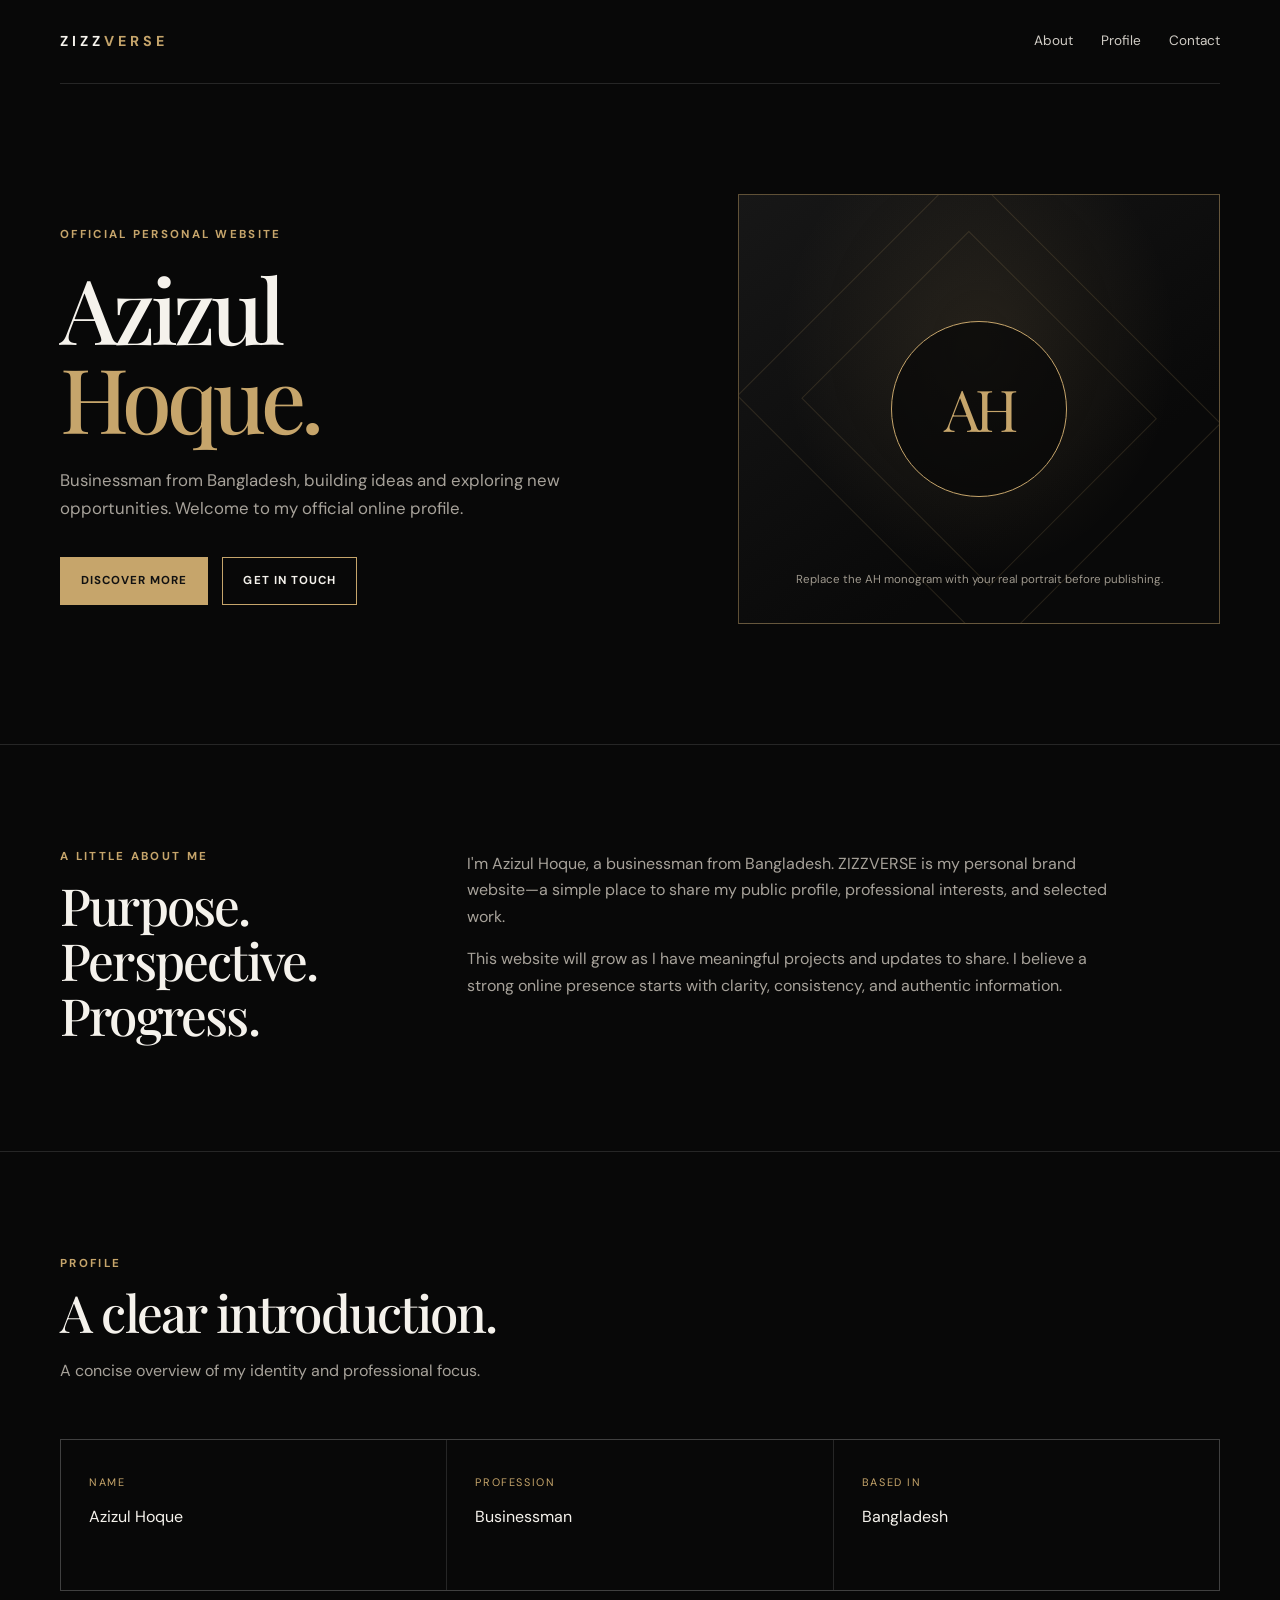
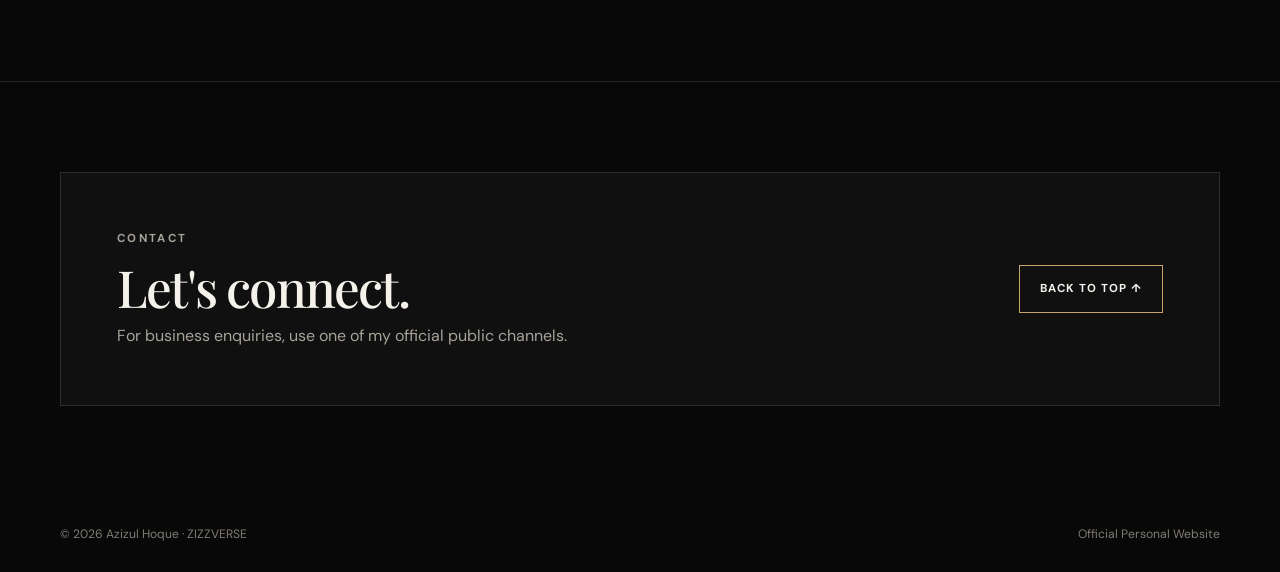
==== index.html @ 244be3c1 "Add files via upload" ====
<!doctype html>
<html lang="en">
<head>
  <meta charset="utf-8">
  <meta name="viewport" content="width=device-width, initial-scale=1">
  <meta name="theme-color" content="#080808">
  <meta name="color-scheme" content="dark">
  <title>Azizul Hoque — Businessman &amp; Founder of ZIZZVERSE</title>
  <meta name="description" content="The official personal website of Azizul Hoque, a businessman from Bangladesh. Discover his profile, business interests, and official links.">
  <meta name="robots" content="index, follow">
  <meta property="og:type" content="profile">
  <meta property="og:title" content="Azizul Hoque — ZIZZVERSE">
  <meta property="og:description" content="Official personal profile of Azizul Hoque. Business, vision, and selected interests.">
  <meta property="og:site_name" content="ZIZZVERSE">
  <!-- After choosing your domain, add a canonical URL and og:url here. -->
  <!-- After adding your portrait, set og:image to its absolute public URL. -->
  <link rel="icon" href="favicon.svg" type="image/svg+xml">
  <link rel="preconnect" href="https://fonts.googleapis.com">
  <link rel="preconnect" href="https://fonts.gstatic.com" crossorigin>
  <link href="https://fonts.googleapis.com/css2?family=DM+Sans:wght@400;500;600;700&family=Playfair+Display:wght@500;600;700&display=swap" rel="stylesheet">

  <script type="application/ld+json">
  {
    "@context": "https://schema.org",
    "@graph": [
      {
        "@type": "WebSite",
        "name": "ZIZZVERSE",
        "alternateName": "Azizul Hoque Official Website",
        "description": "The official personal website of Azizul Hoque.",
        "inLanguage": "en"
      },
      {
        "@type": "ProfilePage",
        "name": "Azizul Hoque — Official Website",
        "description": "Official personal profile of Azizul Hoque. Business, vision, and selected interests.",
        "mainEntity": {
          "@type": "Person",
          "name": "Azizul Hoque",
          "jobTitle": "Businessman",
          "description": "Businessman from Bangladesh. This website shares his public profile and business interests.",
          "nationality": {
            "@type": "Country",
            "name": "Bangladesh"
          }
        }
      }
    ]
  }
  </script>

  <style>
    :root {
      --bg: #080808;
      --panel: #101010;
      --text: #f5f2ec;
      --muted: #a7a29a;
      --gold: #c6a56b;
      --line: rgba(255,255,255,.12);
      --max: 1160px;
    }
    * { box-sizing: border-box; }
    html { scroll-behavior: smooth; }
    body {
      margin: 0;
      background: var(--bg);
      color: var(--text);
      font-family: "DM Sans", Arial, sans-serif;
      line-height: 1.65;
      -webkit-font-smoothing: antialiased;
    }
    a { color: inherit; }
    a:focus-visible, button:focus-visible { outline: 2px solid var(--gold); outline-offset: 4px; }
    .wrap { width: min(var(--max), calc(100% - 48px)); margin: 0 auto; }
    .topbar {
      display: flex; align-items: center; justify-content: space-between;
      min-height: 84px; border-bottom: 1px solid var(--line); gap: 24px;
    }
    .wordmark { text-decoration: none; letter-spacing: .28em; font-size: .9rem; font-weight: 700; }
    .wordmark span { color: var(--gold); }
    nav { display: flex; align-items: center; gap: 28px; }
    nav a { color: #d0ccc5; text-decoration: none; font-size: .85rem; }
    nav a:hover { color: var(--gold); }
    .hero {
      min-height: 660px; display: grid; grid-template-columns: 1.1fr .9fr;
      align-items: center; gap: clamp(36px, 7vw, 100px); padding: 86px 0 96px;
    }
    .eyebrow { color: var(--gold); text-transform: uppercase; letter-spacing: .2em; font-size: .72rem; font-weight: 700; }
    h1, h2, .serif { font-family: "Playfair Display", Georgia, serif; font-weight: 500; }
    h1 { font-size: clamp(3.2rem, 7vw, 6.8rem); line-height: .99; letter-spacing: -.055em; margin: 20px 0 26px; }
    h1 span { color: var(--gold); }
    .intro { color: var(--muted); font-size: 1.05rem; max-width: 540px; }
    .actions { display: flex; flex-wrap: wrap; align-items: center; gap: 14px; margin-top: 34px; }
    .button {
      display: inline-flex; align-items: center; justify-content: center; min-height: 48px;
      padding: 0 20px; border: 1px solid var(--gold); text-decoration: none;
      text-transform: uppercase; letter-spacing: .09em; font-size: .72rem; font-weight: 700;
      transition: background .2s, color .2s;
    }
    .button.primary { background: var(--gold); color: #111; }
    .button:hover { background: #e0c18a; color: #111; }
    .portrait-frame {
      position: relative; min-height: 430px; display: grid; place-items: center;
      border: 1px solid rgba(198,165,107,.45); background:
        radial-gradient(ellipse at 50% 35%, rgba(198,165,107,.12), transparent 58%),
        linear-gradient(145deg, #171717, #090909 70%);
      overflow: hidden;
    }
    .portrait-frame::before, .portrait-frame::after {
      content: ""; position: absolute; width: 75%; height: 75%; border: 1px solid rgba(198,165,107,.16);
      transform: rotate(45deg);
    }
    .portrait-frame::after { width: 55%; height: 55%; }
    .monogram {
      z-index: 1; width: 176px; height: 176px; border-radius: 50%;
      display: grid; place-items: center; border: 1px solid var(--gold);
      color: var(--gold); font-family: "Playfair Display", Georgia, serif; font-size: 3.6rem;
      background: rgba(8,8,8,.72); letter-spacing: -.08em;
    }
    .portrait-note { position: absolute; z-index: 2; bottom: 22px; left: 18px; right: 18px; color: #9d978c; text-align: center; font-size: .72rem; }
    section { border-top: 1px solid var(--line); padding: 90px 0; }
    .section-head { display: grid; grid-template-columns: .65fr 1.35fr; gap: 44px; align-items: start; }
    h2 { font-size: clamp(2.2rem, 4vw, 3.6rem); line-height: 1.08; margin: 12px 0 18px; letter-spacing: -.035em; }
    .body-copy { max-width: 670px; color: var(--muted); font-size: 1rem; }
    .details { display: grid; grid-template-columns: repeat(3, 1fr); gap: 1px; background: var(--line); border: 1px solid var(--line); margin-top: 54px; }
    .detail { background: var(--bg); padding: 28px; min-height: 150px; }
    .detail small { color: var(--gold); text-transform: uppercase; letter-spacing: .15em; font-size: .68rem; }
    .detail p { margin: 10px 0 0; font-size: 1rem; }
    .contact {
      display: flex; align-items: center; justify-content: space-between; gap: 28px;
      background: var(--panel); padding: clamp(28px, 5vw, 56px); border: 1px solid var(--line);
    }
    .contact h2 { margin-bottom: 8px; }
    .contact p { margin: 0; color: var(--muted); }
    footer { padding: 28px 0; color: #817c74; font-size: .76rem; }
    .footer-inner { display: flex; justify-content: space-between; gap: 20px; flex-wrap: wrap; }
    @media (max-width: 760px) {
      .wrap { width: min(100% - 32px, var(--max)); }
      .topbar { min-height: 72px; }
      nav { gap: 14px; }
      nav a { font-size: .76rem; }
      .hero { min-height: auto; grid-template-columns: 1fr; padding: 72px 0; gap: 44px; }
      .portrait-frame { min-height: 340px; }
      .section-head { grid-template-columns: 1fr; gap: 10px; }
      section { padding: 64px 0; }
      .details { grid-template-columns: 1fr; }
      .detail { min-height: auto; }
      .contact { align-items: flex-start; flex-direction: column; }
    }
    @media (max-width: 420px) {
      nav { gap: 10px; }
      nav a { font-size: .7rem; }
      .wordmark { letter-spacing: .17em; font-size: .8rem; }
      h1 { font-size: 3.1rem; }
    }
    @media (prefers-reduced-motion: reduce) {
      html { scroll-behavior: auto; }
      * { transition: none !important; }
    }
  </style>
</head>

<body>
  <header class="wrap topbar">
    <a class="wordmark" href="#home" aria-label="ZIZZVERSE home">ZIZZ<span>VERSE</span></a>
    <nav aria-label="Main navigation">
      <a href="#about">About</a>
      <a href="#profile">Profile</a>
      <a href="#contact">Contact</a>
    </nav>
  </header>

  <main id="home">
    <div class="wrap hero">
      <div>
        <p class="eyebrow">Official Personal Website</p>
        <h1>Azizul<br><span>Hoque.</span></h1>
        <p class="intro">Businessman from Bangladesh, building ideas and exploring new opportunities. Welcome to my official online profile.</p>
        <div class="actions">
          <a class="button primary" href="#about">Discover More</a>
          <a class="button" href="#contact">Get in Touch</a>
        </div>
      </div>

      <div class="portrait-frame" aria-label="Portrait placeholder for Azizul Hoque">
        <!-- Replace this monogram with your own photo before publishing.
             Example: <img src="azizul-hoque.jpg" alt="Portrait of Azizul Hoque"
             style="width:100%;height:100%;object-fit:cover;position:absolute;inset:0;"> -->
        <div class="monogram" aria-hidden="true">AH</div>
        <p class="portrait-note">Replace the AH monogram with your real portrait before publishing.</p>
      </div>
    </div>

    <section id="about">
      <div class="wrap section-head">
        <div>
          <p class="eyebrow">A Little About Me</p>
          <h2>Purpose.<br>Perspective.<br>Progress.</h2>
        </div>
        <div class="body-copy">
          <p>I'm Azizul Hoque, a businessman from Bangladesh. ZIZZVERSE is my personal brand website—a simple place to share my public profile, professional interests, and selected work.</p>
          <p>This website will grow as I have meaningful projects and updates to share. I believe a strong online presence starts with clarity, consistency, and authentic information.</p>
        </div>
      </div>
    </section>

    <section id="profile">
      <div class="wrap">
        <p class="eyebrow">Profile</p>
        <h2>A clear introduction.</h2>
        <p class="body-copy">A concise overview of my identity and professional focus.</p>
        <div class="details">
          <article class="detail">
            <small>Name</small>
            <p>Azizul Hoque</p>
          </article>
          <article class="detail">
            <small>Profession</small>
            <p>Businessman</p>
          </article>
          <article class="detail">
            <small>Based in</small>
            <p>Bangladesh</p>
          </article>
        </div>
      </div>
    </section>

    <section id="contact">
      <div class="wrap">
        <div class="contact">
          <div>
            <p class="eyebrow">Contact</p>
            <h2>Let's connect.</h2>
            <p>For business enquiries, use one of my official public channels.</p>
          </div>
          <!-- Add only verified public links or a business email before publishing. -->
          <a class="button" href="#home" aria-label="Return to top">Back to Top ↑</a>
        </div>
      </div>
    </section>
  </main>

  <footer>
    <div class="wrap footer-inner">
      <span>© <span id="year">2026</span> Azizul Hoque · ZIZZVERSE</span>
      <span>Official Personal Website</span>
    </div>
  </footer>
</body>
</html>
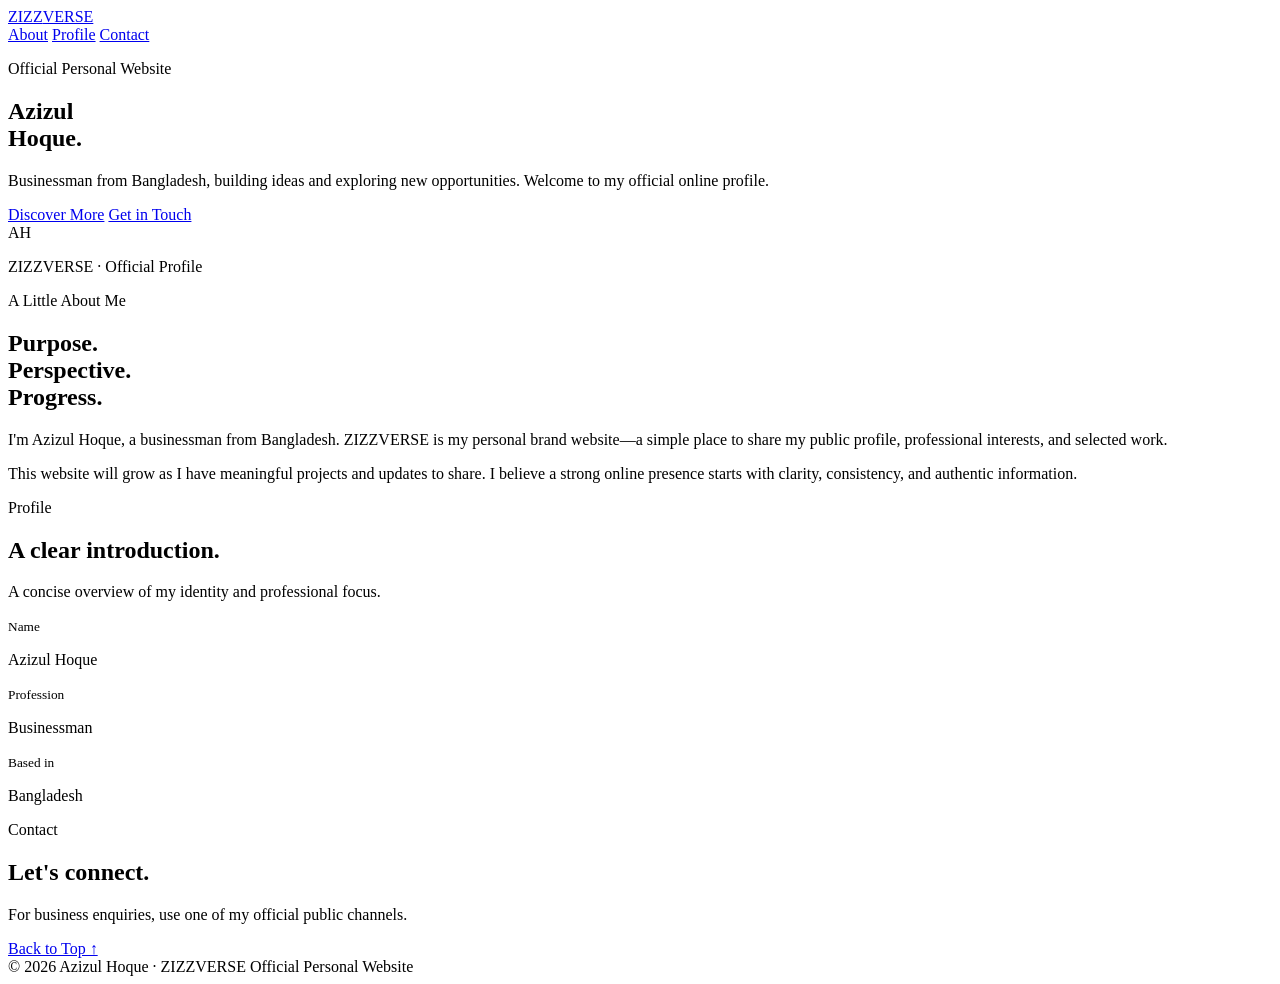
==== commit e28b910f: "Update index.html" ====
--- a/index.html
+++ b/index.html
@@ -2,166 +2,53 @@
 <html lang="en">
 <head>
   <meta charset="utf-8">
+  <!-- Makes the layout adapt to phones, tablets, and desktops. -->
   <meta name="viewport" content="width=device-width, initial-scale=1">
-  <meta name="theme-color" content="#080808">
-  <meta name="color-scheme" content="dark">
-  <title>Azizul Hoque — Businessman &amp; Founder of ZIZZVERSE</title>
+
+  <!-- Browser tab title and search-result description. -->
+  <title>Azizul Hoque | Businessman &amp; Founder of ZIZZVERSE</title>
   <meta name="description" content="The official personal website of Azizul Hoque, a businessman from Bangladesh. Discover his profile, business interests, and official links.">
   <meta name="robots" content="index, follow">
+  <meta name="theme-color" content="#080808">
+
+  <!-- Social preview details. Update og:image after the site is published. -->
   <meta property="og:type" content="profile">
   <meta property="og:title" content="Azizul Hoque — ZIZZVERSE">
   <meta property="og:description" content="Official personal profile of Azizul Hoque. Business, vision, and selected interests.">
   <meta property="og:site_name" content="ZIZZVERSE">
-  <!-- After choosing your domain, add a canonical URL and og:url here. -->
-  <!-- After adding your portrait, set og:image to its absolute public URL. -->
+  <!-- Optional: uncomment and replace YOUR-SITE-URL after publishing.
+  <link rel="canonical" href="https://YOUR-SITE-URL/">
+  <meta property="og:url" content="https://YOUR-SITE-URL/">
+  <meta property="og:image" content="https://YOUR-SITE-URL/azizul-hoque.jpg">
+  -->
+
+  <!-- Small browser-tab icon. -->
   <link rel="icon" href="favicon.svg" type="image/svg+xml">
-  <link rel="preconnect" href="https://fonts.googleapis.com">
-  <link rel="preconnect" href="https://fonts.gstatic.com" crossorigin>
-  <link href="https://fonts.googleapis.com/css2?family=DM+Sans:wght@400;500;600;700&family=Playfair+Display:wght@500;600;700&display=swap" rel="stylesheet">
 
+  <!-- Connect this HTML file to the separate CSS file. -->
+  <link rel="stylesheet" href="style.css">
+
+  <!-- SEO structured data: tells search engines this is a profile page about a person. -->
+  <!-- Update the URL and image after the website is published and the photo is uploaded. -->
   <script type="application/ld+json">
   {
     "@context": "https://schema.org",
-    "@graph": [
-      {
-        "@type": "WebSite",
-        "name": "ZIZZVERSE",
-        "alternateName": "Azizul Hoque Official Website",
-        "description": "The official personal website of Azizul Hoque.",
-        "inLanguage": "en"
-      },
-      {
-        "@type": "ProfilePage",
-        "name": "Azizul Hoque — Official Website",
-        "description": "Official personal profile of Azizul Hoque. Business, vision, and selected interests.",
-        "mainEntity": {
-          "@type": "Person",
-          "name": "Azizul Hoque",
-          "jobTitle": "Businessman",
-          "description": "Businessman from Bangladesh. This website shares his public profile and business interests.",
-          "nationality": {
-            "@type": "Country",
-            "name": "Bangladesh"
-          }
-        }
-      }
-    ]
+    "@type": "ProfilePage",
+    "name": "Azizul Hoque — Official Website",
+    "description": "Official personal profile of Azizul Hoque, a businessman from Bangladesh.",
+    "mainEntity": {
+      "@type": "Person",
+      "name": "Azizul Hoque",
+      "jobTitle": "Businessman",
+      "description": "Businessman from Bangladesh. This website shares his public profile and business interests."
+    }
   }
   </script>
-
-  <style>
-    :root {
-      --bg: #080808;
-      --panel: #101010;
-      --text: #f5f2ec;
-      --muted: #a7a29a;
-      --gold: #c6a56b;
-      --line: rgba(255,255,255,.12);
-      --max: 1160px;
-    }
-    * { box-sizing: border-box; }
-    html { scroll-behavior: smooth; }
-    body {
-      margin: 0;
-      background: var(--bg);
-      color: var(--text);
-      font-family: "DM Sans", Arial, sans-serif;
-      line-height: 1.65;
-      -webkit-font-smoothing: antialiased;
-    }
-    a { color: inherit; }
-    a:focus-visible, button:focus-visible { outline: 2px solid var(--gold); outline-offset: 4px; }
-    .wrap { width: min(var(--max), calc(100% - 48px)); margin: 0 auto; }
-    .topbar {
-      display: flex; align-items: center; justify-content: space-between;
-      min-height: 84px; border-bottom: 1px solid var(--line); gap: 24px;
-    }
-    .wordmark { text-decoration: none; letter-spacing: .28em; font-size: .9rem; font-weight: 700; }
-    .wordmark span { color: var(--gold); }
-    nav { display: flex; align-items: center; gap: 28px; }
-    nav a { color: #d0ccc5; text-decoration: none; font-size: .85rem; }
-    nav a:hover { color: var(--gold); }
-    .hero {
-      min-height: 660px; display: grid; grid-template-columns: 1.1fr .9fr;
-      align-items: center; gap: clamp(36px, 7vw, 100px); padding: 86px 0 96px;
-    }
-    .eyebrow { color: var(--gold); text-transform: uppercase; letter-spacing: .2em; font-size: .72rem; font-weight: 700; }
-    h1, h2, .serif { font-family: "Playfair Display", Georgia, serif; font-weight: 500; }
-    h1 { font-size: clamp(3.2rem, 7vw, 6.8rem); line-height: .99; letter-spacing: -.055em; margin: 20px 0 26px; }
-    h1 span { color: var(--gold); }
-    .intro { color: var(--muted); font-size: 1.05rem; max-width: 540px; }
-    .actions { display: flex; flex-wrap: wrap; align-items: center; gap: 14px; margin-top: 34px; }
-    .button {
-      display: inline-flex; align-items: center; justify-content: center; min-height: 48px;
-      padding: 0 20px; border: 1px solid var(--gold); text-decoration: none;
-      text-transform: uppercase; letter-spacing: .09em; font-size: .72rem; font-weight: 700;
-      transition: background .2s, color .2s;
-    }
-    .button.primary { background: var(--gold); color: #111; }
-    .button:hover { background: #e0c18a; color: #111; }
-    .portrait-frame {
-      position: relative; min-height: 430px; display: grid; place-items: center;
-      border: 1px solid rgba(198,165,107,.45); background:
-        radial-gradient(ellipse at 50% 35%, rgba(198,165,107,.12), transparent 58%),
-        linear-gradient(145deg, #171717, #090909 70%);
-      overflow: hidden;
-    }
-    .portrait-frame::before, .portrait-frame::after {
-      content: ""; position: absolute; width: 75%; height: 75%; border: 1px solid rgba(198,165,107,.16);
-      transform: rotate(45deg);
-    }
-    .portrait-frame::after { width: 55%; height: 55%; }
-    .monogram {
-      z-index: 1; width: 176px; height: 176px; border-radius: 50%;
-      display: grid; place-items: center; border: 1px solid var(--gold);
-      color: var(--gold); font-family: "Playfair Display", Georgia, serif; font-size: 3.6rem;
-      background: rgba(8,8,8,.72); letter-spacing: -.08em;
-    }
-    .portrait-note { position: absolute; z-index: 2; bottom: 22px; left: 18px; right: 18px; color: #9d978c; text-align: center; font-size: .72rem; }
-    section { border-top: 1px solid var(--line); padding: 90px 0; }
-    .section-head { display: grid; grid-template-columns: .65fr 1.35fr; gap: 44px; align-items: start; }
-    h2 { font-size: clamp(2.2rem, 4vw, 3.6rem); line-height: 1.08; margin: 12px 0 18px; letter-spacing: -.035em; }
-    .body-copy { max-width: 670px; color: var(--muted); font-size: 1rem; }
-    .details { display: grid; grid-template-columns: repeat(3, 1fr); gap: 1px; background: var(--line); border: 1px solid var(--line); margin-top: 54px; }
-    .detail { background: var(--bg); padding: 28px; min-height: 150px; }
-    .detail small { color: var(--gold); text-transform: uppercase; letter-spacing: .15em; font-size: .68rem; }
-    .detail p { margin: 10px 0 0; font-size: 1rem; }
-    .contact {
-      display: flex; align-items: center; justify-content: space-between; gap: 28px;
-      background: var(--panel); padding: clamp(28px, 5vw, 56px); border: 1px solid var(--line);
-    }
-    .contact h2 { margin-bottom: 8px; }
-    .contact p { margin: 0; color: var(--muted); }
-    footer { padding: 28px 0; color: #817c74; font-size: .76rem; }
-    .footer-inner { display: flex; justify-content: space-between; gap: 20px; flex-wrap: wrap; }
-    @media (max-width: 760px) {
-      .wrap { width: min(100% - 32px, var(--max)); }
-      .topbar { min-height: 72px; }
-      nav { gap: 14px; }
-      nav a { font-size: .76rem; }
-      .hero { min-height: auto; grid-template-columns: 1fr; padding: 72px 0; gap: 44px; }
-      .portrait-frame { min-height: 340px; }
-      .section-head { grid-template-columns: 1fr; gap: 10px; }
-      section { padding: 64px 0; }
-      .details { grid-template-columns: 1fr; }
-      .detail { min-height: auto; }
-      .contact { align-items: flex-start; flex-direction: column; }
-    }
-    @media (max-width: 420px) {
-      nav { gap: 10px; }
-      nav a { font-size: .7rem; }
-      .wordmark { letter-spacing: .17em; font-size: .8rem; }
-      h1 { font-size: 3.1rem; }
-    }
-    @media (prefers-reduced-motion: reduce) {
-      html { scroll-behavior: auto; }
-      * { transition: none !important; }
-    }
-  </style>
 </head>
 
 <body>
-  <header class="wrap topbar">
+  <!-- Top navigation: brand name and links to sections on this page. -->
+  <header class="site-header container">
     <a class="wordmark" href="#home" aria-label="ZIZZVERSE home">ZIZZ<span>VERSE</span></a>
     <nav aria-label="Main navigation">
       <a href="#about">About</a>
@@ -171,54 +58,74 @@
   </header>
 
   <main id="home">
-    <div class="wrap hero">
-      <div>
+    <!-- Hero: the main introduction shown at the top of the website. -->
+    <section class="hero container">
+      <div class="hero-copy">
         <p class="eyebrow">Official Personal Website</p>
         <h1>Azizul<br><span>Hoque.</span></h1>
-        <p class="intro">Businessman from Bangladesh, building ideas and exploring new opportunities. Welcome to my official online profile.</p>
+        <p class="intro">
+          Businessman from Bangladesh, building ideas and exploring new opportunities.
+          Welcome to my official online profile.
+        </p>
         <div class="actions">
-          <a class="button primary" href="#about">Discover More</a>
+          <a class="button button-primary" href="#about">Discover More</a>
           <a class="button" href="#contact">Get in Touch</a>
         </div>
       </div>
 
-      <div class="portrait-frame" aria-label="Portrait placeholder for Azizul Hoque">
-        <!-- Replace this monogram with your own photo before publishing.
-             Example: <img src="azizul-hoque.jpg" alt="Portrait of Azizul Hoque"
-             style="width:100%;height:100%;object-fit:cover;position:absolute;inset:0;"> -->
-        <div class="monogram" aria-hidden="true">AH</div>
-        <p class="portrait-note">Replace the AH monogram with your real portrait before publishing.</p>
+      <!-- Photo area: upload your photo as azizul-hoque.jpg into this same folder.
+           The website will load it automatically without changing the HTML.
+           If the image file is missing, the AH monogram is shown instead. -->
+      <div class="portrait-frame">
+        <img
+          class="profile-photo"
+          src="azizul-hoque.jpg"
+          alt="Portrait of Azizul Hoque"
+          onerror="this.style.display='none'; document.getElementById('photo-fallback').style.display='grid';"
+        >
+        <div class="photo-fallback" id="photo-fallback" aria-hidden="true">AH</div>
+        <p class="portrait-note">ZIZZVERSE · Official Profile</p>
       </div>
-    </div>
+    </section>
 
-    <section id="about">
-      <div class="wrap section-head">
+    <!-- About section: edit this paragraph to match your real background. -->
+    <section class="content-section" id="about">
+      <div class="container section-grid">
         <div>
           <p class="eyebrow">A Little About Me</p>
           <h2>Purpose.<br>Perspective.<br>Progress.</h2>
         </div>
         <div class="body-copy">
-          <p>I'm Azizul Hoque, a businessman from Bangladesh. ZIZZVERSE is my personal brand website—a simple place to share my public profile, professional interests, and selected work.</p>
-          <p>This website will grow as I have meaningful projects and updates to share. I believe a strong online presence starts with clarity, consistency, and authentic information.</p>
+          <p>
+            I'm Azizul Hoque, a businessman from Bangladesh. ZIZZVERSE is my personal
+            brand website—a simple place to share my public profile, professional
+            interests, and selected work.
+          </p>
+          <p>
+            This website will grow as I have meaningful projects and updates to share.
+            I believe a strong online presence starts with clarity, consistency, and
+            authentic information.
+          </p>
         </div>
       </div>
     </section>
 
-    <section id="profile">
-      <div class="wrap">
+    <!-- Profile cards: basic public details. -->
+    <section class="content-section" id="profile">
+      <div class="container">
         <p class="eyebrow">Profile</p>
         <h2>A clear introduction.</h2>
         <p class="body-copy">A concise overview of my identity and professional focus.</p>
-        <div class="details">
-          <article class="detail">
+        <div class="details-grid">
+          <article class="detail-card">
             <small>Name</small>
             <p>Azizul Hoque</p>
           </article>
-          <article class="detail">
+          <article class="detail-card">
             <small>Profession</small>
             <p>Businessman</p>
           </article>
-          <article class="detail">
+          <article class="detail-card">
             <small>Based in</small>
             <p>Bangladesh</p>
           </article>
@@ -226,24 +133,25 @@
       </div>
     </section>
 
-    <section id="contact">
-      <div class="wrap">
-        <div class="contact">
+    <!-- Contact section: add genuine public social links or a business email if desired. -->
+    <section class="content-section" id="contact">
+      <div class="container">
+        <div class="contact-panel">
           <div>
             <p class="eyebrow">Contact</p>
             <h2>Let's connect.</h2>
             <p>For business enquiries, use one of my official public channels.</p>
           </div>
-          <!-- Add only verified public links or a business email before publishing. -->
-          <a class="button" href="#home" aria-label="Return to top">Back to Top ↑</a>
+          <a class="button" href="#home">Back to Top ↑</a>
         </div>
       </div>
     </section>
   </main>
 
-  <footer>
-    <div class="wrap footer-inner">
-      <span>© <span id="year">2026</span> Azizul Hoque · ZIZZVERSE</span>
+  <!-- Footer: the copyright line at the bottom of the page. -->
+  <footer class="site-footer">
+    <div class="container footer-inner">
+      <span>© 2026 Azizul Hoque · ZIZZVERSE</span>
       <span>Official Personal Website</span>
     </div>
   </footer>
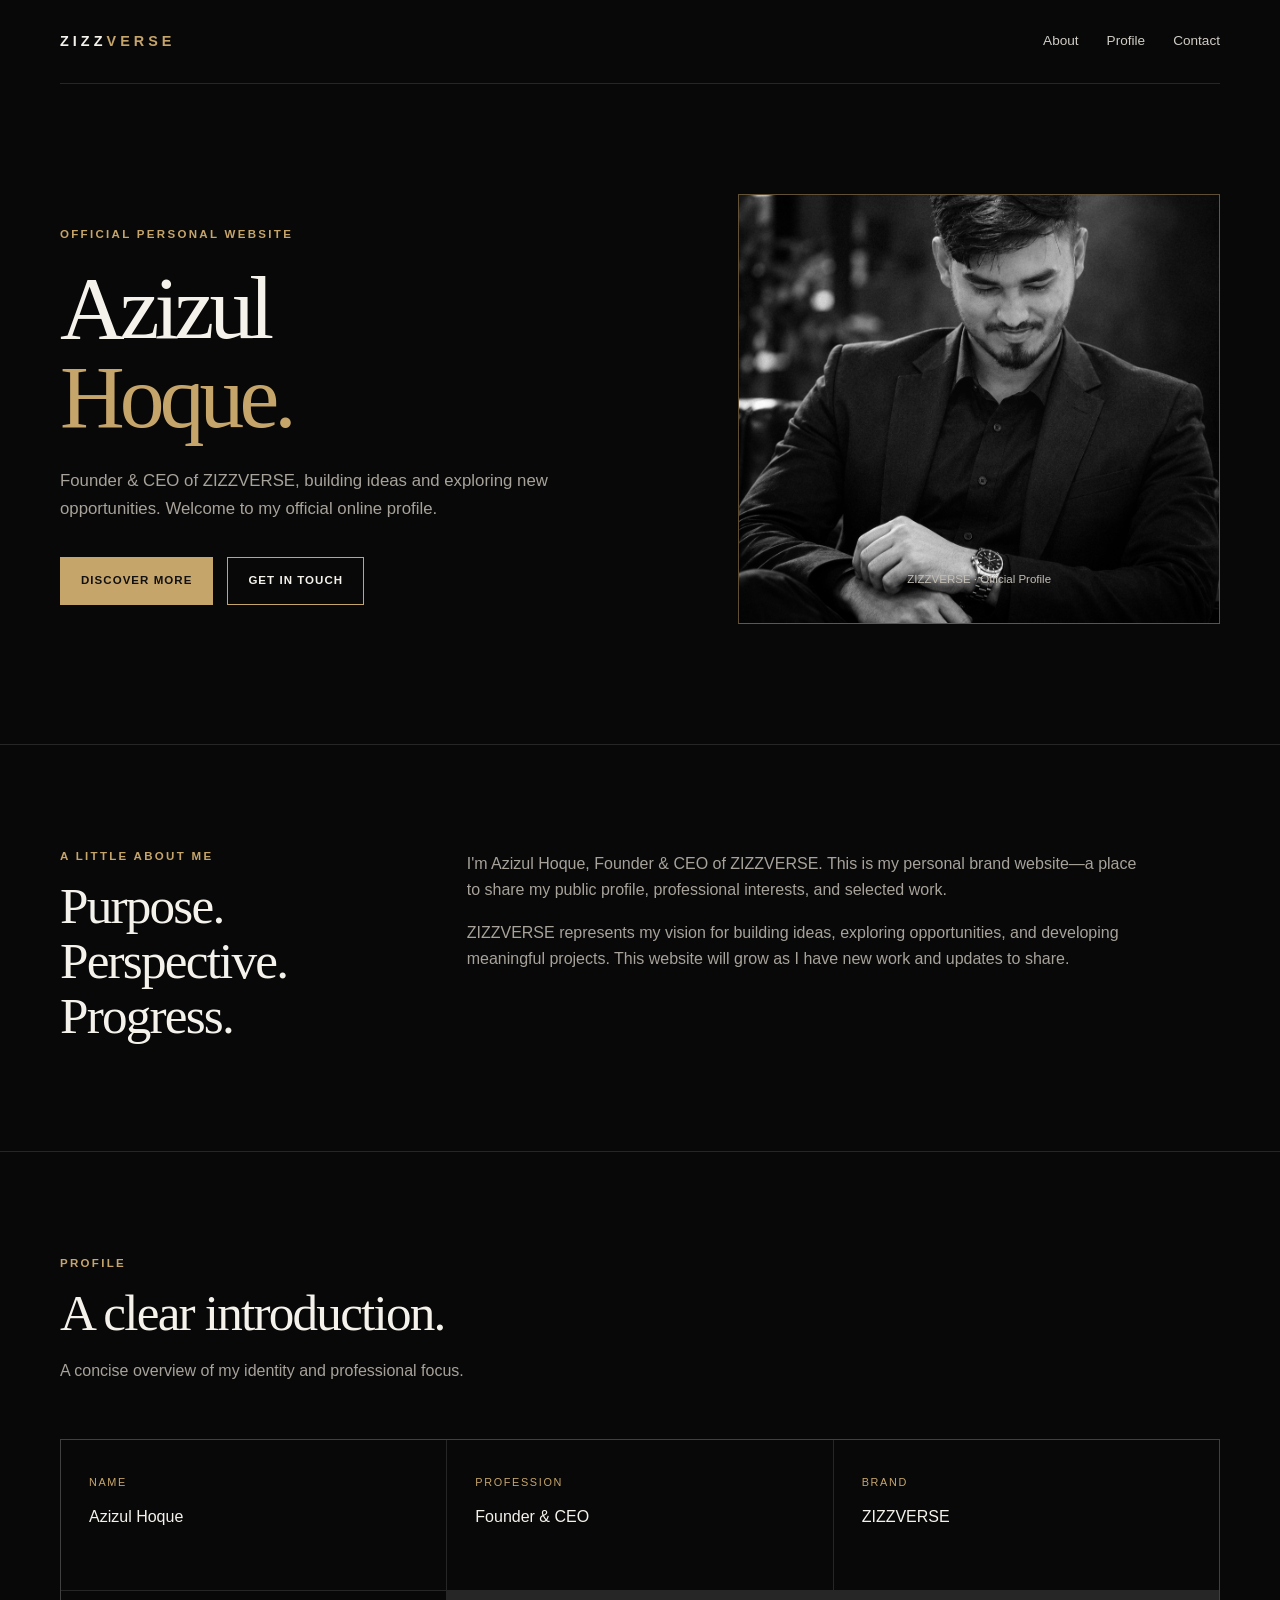
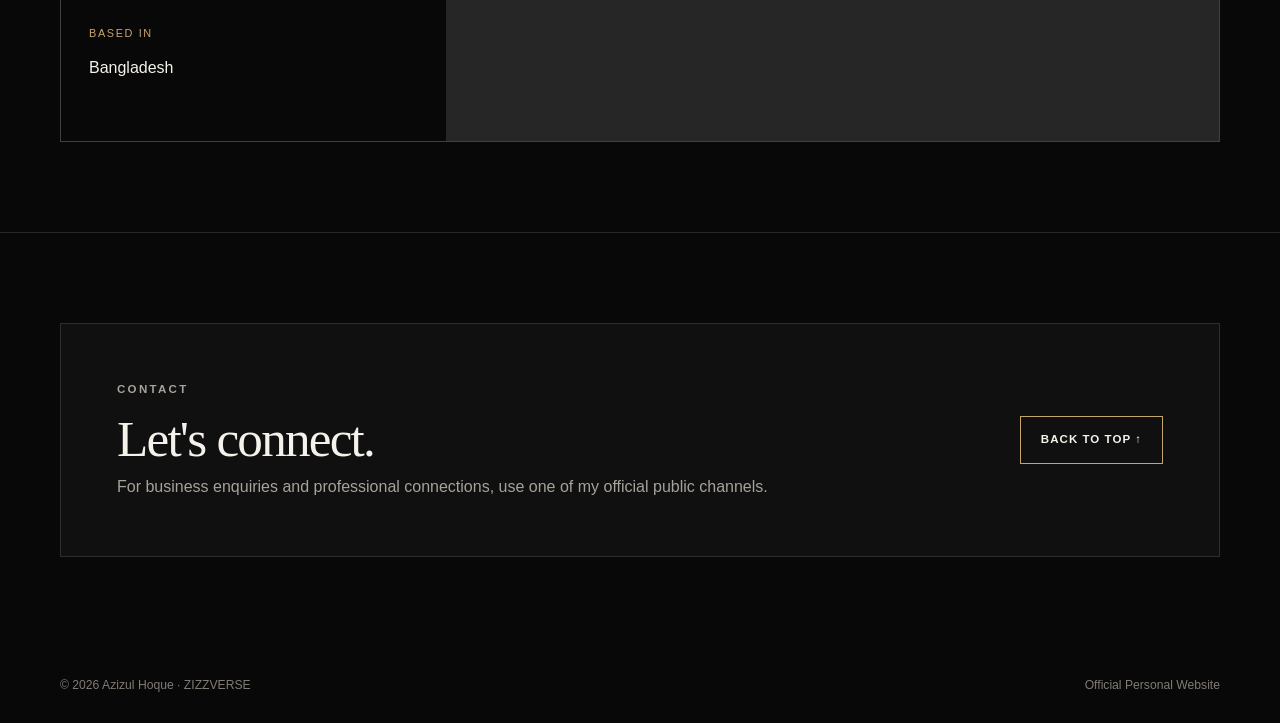
==== commit e168a9b9: "Update index.html" ====
--- a/index.html
+++ b/index.html
@@ -2,54 +2,64 @@
 <html lang="en">
 <head>
   <meta charset="utf-8">
-  <!-- Makes the layout adapt to phones, tablets, and desktops. -->
   <meta name="viewport" content="width=device-width, initial-scale=1">
 
-  <!-- Browser tab title and search-result description. -->
-  <title>Azizul Hoque | Businessman &amp; Founder of ZIZZVERSE</title>
-  <meta name="description" content="The official personal website of Azizul Hoque, a businessman from Bangladesh. Discover his profile, business interests, and official links.">
+  <title>Azizul Hoque | Founder &amp; CEO of ZIZZVERSE</title>
+
+  <meta name="description" content="The official personal website of Azizul Hoque, Founder and CEO of ZIZZVERSE, based in Bangladesh. Discover his profile, professional interests, projects, and official links.">
+
   <meta name="robots" content="index, follow">
   <meta name="theme-color" content="#080808">
 
-  <!-- Social preview details. Update og:image after the site is published. -->
+  <!-- Social Media Preview -->
   <meta property="og:type" content="profile">
-  <meta property="og:title" content="Azizul Hoque — ZIZZVERSE">
-  <meta property="og:description" content="Official personal profile of Azizul Hoque. Business, vision, and selected interests.">
+  <meta property="og:title" content="Azizul Hoque | Founder &amp; CEO of ZIZZVERSE">
+  <meta property="og:description" content="Official personal website of Azizul Hoque, Founder and CEO of ZIZZVERSE.">
   <meta property="og:site_name" content="ZIZZVERSE">
-  <!-- Optional: uncomment and replace YOUR-SITE-URL after publishing.
-  <link rel="canonical" href="https://YOUR-SITE-URL/">
-  <meta property="og:url" content="https://YOUR-SITE-URL/">
-  <meta property="og:image" content="https://YOUR-SITE-URL/azizul-hoque.jpg">
+
+  <!-- Add your real website URL after publishing.
+  <link rel="canonical" href="https://YOUR-DOMAIN/">
+  <meta property="og:url" content="https://YOUR-DOMAIN/">
+  <meta property="og:image" content="https://YOUR-DOMAIN/azizul-hoque.jpg">
   -->
 
-  <!-- Small browser-tab icon. -->
+  <!-- Favicon -->
   <link rel="icon" href="favicon.svg" type="image/svg+xml">
 
-  <!-- Connect this HTML file to the separate CSS file. -->
+  <!-- External CSS -->
   <link rel="stylesheet" href="style.css">
 
-  <!-- SEO structured data: tells search engines this is a profile page about a person. -->
-  <!-- Update the URL and image after the website is published and the photo is uploaded. -->
+  <!-- SEO Structured Data -->
   <script type="application/ld+json">
   {
     "@context": "https://schema.org",
     "@type": "ProfilePage",
     "name": "Azizul Hoque — Official Website",
-    "description": "Official personal profile of Azizul Hoque, a businessman from Bangladesh.",
+    "description": "Official personal profile of Azizul Hoque, Founder and CEO of ZIZZVERSE.",
     "mainEntity": {
       "@type": "Person",
       "name": "Azizul Hoque",
-      "jobTitle": "Businessman",
-      "description": "Businessman from Bangladesh. This website shares his public profile and business interests."
+      "jobTitle": "Founder & CEO",
+      "worksFor": {
+        "@type": "Organization",
+        "name": "ZIZZVERSE"
+      },
+      "description": "Founder and CEO of ZIZZVERSE, based in Bangladesh.",
+      "image": "azizul-hoque.jpg",
+      "url": "https://YOUR-DOMAIN/"
     }
   }
   </script>
 </head>
 
 <body>
-  <!-- Top navigation: brand name and links to sections on this page. -->
+
+  <!-- Header / Navigation -->
   <header class="site-header container">
-    <a class="wordmark" href="#home" aria-label="ZIZZVERSE home">ZIZZ<span>VERSE</span></a>
+    <a class="wordmark" href="#home" aria-label="ZIZZVERSE home">
+      ZIZZ<span>VERSE</span>
+    </a>
+
     <nav aria-label="Main navigation">
       <a href="#about">About</a>
       <a href="#profile">Profile</a>
@@ -58,102 +68,176 @@
   </header>
 
   <main id="home">
-    <!-- Hero: the main introduction shown at the top of the website. -->
+
+    <!-- Hero Section -->
     <section class="hero container">
+
       <div class="hero-copy">
         <p class="eyebrow">Official Personal Website</p>
+
         <h1>Azizul<br><span>Hoque.</span></h1>
+
         <p class="intro">
-          Businessman from Bangladesh, building ideas and exploring new opportunities.
-          Welcome to my official online profile.
+          Founder &amp; CEO of ZIZZVERSE, building ideas and exploring
+          new opportunities. Welcome to my official online profile.
         </p>
+
         <div class="actions">
-          <a class="button button-primary" href="#about">Discover More</a>
-          <a class="button" href="#contact">Get in Touch</a>
-        </div>
-      </div>
-
-      <!-- Photo area: upload your photo as azizul-hoque.jpg into this same folder.
-           The website will load it automatically without changing the HTML.
-           If the image file is missing, the AH monogram is shown instead. -->
+          <a class="button button-primary" href="#about">
+            Discover More
+          </a>
+
+          <a class="button" href="#contact">
+            Get in Touch
+          </a>
+        </div>
+      </div>
+
+      <!-- Profile Photo -->
       <div class="portrait-frame">
+
         <img
           class="profile-photo"
           src="azizul-hoque.jpg"
-          alt="Portrait of Azizul Hoque"
+          alt="Portrait of Azizul Hoque, Founder and CEO of ZIZZVERSE"
           onerror="this.style.display='none'; document.getElementById('photo-fallback').style.display='grid';"
         >
-        <div class="photo-fallback" id="photo-fallback" aria-hidden="true">AH</div>
-        <p class="portrait-note">ZIZZVERSE · Official Profile</p>
-      </div>
-    </section>
-
-    <!-- About section: edit this paragraph to match your real background. -->
+
+        <div
+          class="photo-fallback"
+          id="photo-fallback"
+          aria-hidden="true"
+          style="display:none;"
+        >
+          AH
+        </div>
+
+        <p class="portrait-note">
+          ZIZZVERSE · Official Profile
+        </p>
+
+      </div>
+
+    </section>
+
+    <!-- About Section -->
     <section class="content-section" id="about">
+
       <div class="container section-grid">
+
         <div>
           <p class="eyebrow">A Little About Me</p>
-          <h2>Purpose.<br>Perspective.<br>Progress.</h2>
-        </div>
+
+          <h2>
+            Purpose.<br>
+            Perspective.<br>
+            Progress.
+          </h2>
+        </div>
+
         <div class="body-copy">
+
           <p>
-            I'm Azizul Hoque, a businessman from Bangladesh. ZIZZVERSE is my personal
-            brand website—a simple place to share my public profile, professional
-            interests, and selected work.
+            I'm Azizul Hoque, Founder &amp; CEO of ZIZZVERSE.
+            This is my personal brand website—a place to share my
+            public profile, professional interests, and selected work.
           </p>
+
           <p>
-            This website will grow as I have meaningful projects and updates to share.
-            I believe a strong online presence starts with clarity, consistency, and
-            authentic information.
+            ZIZZVERSE represents my vision for building ideas,
+            exploring opportunities, and developing meaningful projects.
+            This website will grow as I have new work and updates to share.
           </p>
-        </div>
-      </div>
-    </section>
-
-    <!-- Profile cards: basic public details. -->
+
+        </div>
+
+      </div>
+
+    </section>
+
+    <!-- Profile Section -->
     <section class="content-section" id="profile">
+
       <div class="container">
+
         <p class="eyebrow">Profile</p>
+
         <h2>A clear introduction.</h2>
-        <p class="body-copy">A concise overview of my identity and professional focus.</p>
+
+        <p class="body-copy">
+          A concise overview of my identity and professional focus.
+        </p>
+
         <div class="details-grid">
+
           <article class="detail-card">
             <small>Name</small>
             <p>Azizul Hoque</p>
           </article>
+
           <article class="detail-card">
             <small>Profession</small>
-            <p>Businessman</p>
-          </article>
+            <p>Founder &amp; CEO</p>
+          </article>
+
+          <article class="detail-card">
+            <small>Brand</small>
+            <p>ZIZZVERSE</p>
+          </article>
+
           <article class="detail-card">
             <small>Based in</small>
             <p>Bangladesh</p>
           </article>
-        </div>
-      </div>
-    </section>
-
-    <!-- Contact section: add genuine public social links or a business email if desired. -->
+
+        </div>
+
+      </div>
+
+    </section>
+
+    <!-- Contact Section -->
     <section class="content-section" id="contact">
+
       <div class="container">
+
         <div class="contact-panel">
+
           <div>
             <p class="eyebrow">Contact</p>
+
             <h2>Let's connect.</h2>
-            <p>For business enquiries, use one of my official public channels.</p>
+
+            <p>
+              For business enquiries and professional connections,
+              use one of my official public channels.
+            </p>
           </div>
-          <a class="button" href="#home">Back to Top ↑</a>
-        </div>
-      </div>
-    </section>
+
+          <a class="button" href="#home">
+            Back to Top ↑
+          </a>
+
+        </div>
+
+      </div>
+
+    </section>
+
   </main>
 
-  <!-- Footer: the copyright line at the bottom of the page. -->
+  <!-- Footer -->
   <footer class="site-footer">
+
     <div class="container footer-inner">
+
       <span>© 2026 Azizul Hoque · ZIZZVERSE</span>
+
       <span>Official Personal Website</span>
+
     </div>
+
   </footer>
+
 </body>
 </html>
--- a/style.css
+++ b/style.css
@@ -0,0 +1,257 @@
+/* =========================================================
+   ZIZZVERSE — Luxury Businessman (Black & Gold) stylesheet
+   This file controls the site's colors, spacing, and layout.
+   ========================================================= */
+
+/* 1. Theme settings: change these values to adjust the palette. */
+:root {
+  --bg: #080808;          /* Main page background */
+  --panel: #101010;       /* Slightly lighter panels */
+  --text: #f5f2ec;        /* Main text color */
+  --muted: #a7a29a;       /* Secondary text color */
+  --gold: #c6a56b;        /* Brand accent color */
+  --line: rgba(255,255,255,.12);
+  --max-width: 1160px;    /* Maximum content width */
+}
+
+/* 2. Basic page rules. */
+* { box-sizing: border-box; }
+html { scroll-behavior: smooth; }
+body {
+  margin: 0;
+  background: var(--bg);
+  color: var(--text);
+  font-family: Arial, Helvetica, sans-serif;
+  line-height: 1.65;
+  -webkit-font-smoothing: antialiased;
+}
+a { color: inherit; }
+a:focus-visible { outline: 2px solid var(--gold); outline-offset: 4px; }
+
+/* 3. Shared centered content container. */
+.container {
+  width: min(var(--max-width), calc(100% - 48px));
+  margin: 0 auto;
+}
+
+/* 4. Header and navigation. */
+.site-header {
+  min-height: 84px;
+  display: flex;
+  align-items: center;
+  justify-content: space-between;
+  gap: 24px;
+  border-bottom: 1px solid var(--line);
+}
+.wordmark {
+  text-decoration: none;
+  letter-spacing: .28em;
+  font-size: .9rem;
+  font-weight: 700;
+}
+.wordmark span { color: var(--gold); }
+nav { display: flex; align-items: center; gap: 28px; }
+nav a {
+  color: #d0ccc5;
+  text-decoration: none;
+  font-size: .85rem;
+}
+nav a:hover { color: var(--gold); }
+
+/* 5. Top hero area: text on the left, portrait on the right. */
+.hero {
+  min-height: 660px;
+  display: grid;
+  grid-template-columns: 1.1fr .9fr;
+  align-items: center;
+  gap: clamp(36px, 7vw, 100px);
+  padding-top: 86px;
+  padding-bottom: 96px;
+}
+.eyebrow {
+  color: var(--gold);
+  text-transform: uppercase;
+  letter-spacing: .2em;
+  font-size: .72rem;
+  font-weight: 700;
+}
+h1, h2 {
+  font-family: Georgia, "Times New Roman", serif;
+  font-weight: 500;
+}
+h1 {
+  font-size: clamp(3.2rem, 7vw, 6.8rem);
+  line-height: .99;
+  letter-spacing: -.055em;
+  margin: 20px 0 26px;
+}
+h1 span { color: var(--gold); }
+.intro {
+  color: var(--muted);
+  font-size: 1.05rem;
+  max-width: 540px;
+}
+.actions { display: flex; flex-wrap: wrap; gap: 14px; margin-top: 34px; }
+
+/* 6. Buttons used for the main links. */
+.button {
+  display: inline-flex;
+  align-items: center;
+  justify-content: center;
+  min-height: 48px;
+  padding: 0 20px;
+  border: 1px solid var(--gold);
+  text-decoration: none;
+  text-transform: uppercase;
+  letter-spacing: .09em;
+  font-size: .72rem;
+  font-weight: 700;
+  transition: background .2s, color .2s;
+}
+.button-primary { background: var(--gold); color: #111; }
+.button:hover { background: #e0c18a; color: #111; }
+
+/* 7. Portrait frame. The photo and fallback monogram share this frame. */
+.portrait-frame {
+  position: relative;
+  min-height: 430px;
+  display: grid;
+  place-items: center;
+  border: 1px solid rgba(198,165,107,.45);
+  background:
+    radial-gradient(ellipse at 50% 35%, rgba(198,165,107,.12), transparent 58%),
+    linear-gradient(145deg, #171717, #090909 70%);
+  overflow: hidden;
+}
+.portrait-frame::before,
+.portrait-frame::after {
+  content: "";
+  position: absolute;
+  width: 75%;
+  height: 75%;
+  border: 1px solid rgba(198,165,107,.16);
+  transform: rotate(45deg);
+  pointer-events: none;
+}
+.portrait-frame::after { width: 55%; height: 55%; }
+.profile-photo {
+  position: absolute;
+  inset: 0;
+  z-index: 1;
+  width: 100%;
+  height: 100%;
+  object-fit: cover;       /* Crop the image neatly without stretching */
+  object-position: center; /* Change to center top if needed: 50% 20% */
+}
+.photo-fallback {
+  z-index: 1;
+  width: 176px;
+  height: 176px;
+  border-radius: 50%;
+  display: none;           /* The HTML hides this when the photo loads */
+  place-items: center;
+  border: 1px solid var(--gold);
+  color: var(--gold);
+  font-family: Georgia, "Times New Roman", serif;
+  font-size: 3.6rem;
+  letter-spacing: -.08em;
+  background: rgba(8,8,8,.72);
+}
+.portrait-note {
+  position: absolute;
+  z-index: 2;
+  bottom: 22px;
+  left: 18px;
+  right: 18px;
+  color: #c2bdb4;
+  text-align: center;
+  font-size: .72rem;
+}
+
+/* 8. About and profile sections. */
+.content-section {
+  border-top: 1px solid var(--line);
+  padding: 90px 0;
+}
+.section-grid {
+  display: grid;
+  grid-template-columns: .65fr 1.35fr;
+  gap: 44px;
+  align-items: start;
+}
+h2 {
+  font-size: clamp(2.2rem, 4vw, 3.6rem);
+  line-height: 1.08;
+  margin: 12px 0 18px;
+  letter-spacing: -.035em;
+}
+.body-copy {
+  max-width: 670px;
+  color: var(--muted);
+  font-size: 1rem;
+}
+
+/* 9. Three small profile cards. */
+.details-grid {
+  display: grid;
+  grid-template-columns: repeat(3, 1fr);
+  gap: 1px;
+  background: var(--line);
+  border: 1px solid var(--line);
+  margin-top: 54px;
+}
+.detail-card { background: var(--bg); padding: 28px; min-height: 150px; }
+.detail-card small {
+  color: var(--gold);
+  text-transform: uppercase;
+  letter-spacing: .15em;
+  font-size: .68rem;
+}
+.detail-card p { margin: 10px 0 0; font-size: 1rem; }
+
+/* 10. Contact panel and footer. */
+.contact-panel {
+  display: flex;
+  align-items: center;
+  justify-content: space-between;
+  gap: 28px;
+  background: var(--panel);
+  padding: clamp(28px, 5vw, 56px);
+  border: 1px solid var(--line);
+}
+.contact-panel h2 { margin-bottom: 8px; }
+.contact-panel p { margin: 0; color: var(--muted); }
+.site-footer { padding: 28px 0; color: #817c74; font-size: .76rem; }
+.footer-inner { display: flex; justify-content: space-between; gap: 20px; flex-wrap: wrap; }
+
+/* 11. Responsive layout for phones and smaller tablets. */
+@media (max-width: 760px) {
+  .container { width: min(100% - 32px, var(--max-width)); }
+  .site-header { min-height: 72px; }
+  nav { gap: 14px; }
+  nav a { font-size: .76rem; }
+  .hero {
+    min-height: auto;
+    grid-template-columns: 1fr; /* Stack the text and photo vertically */
+    padding: 72px 0;
+    gap: 44px;
+  }
+  .portrait-frame { min-height: 340px; }
+  .section-grid { grid-template-columns: 1fr; gap: 10px; }
+  .content-section { padding: 64px 0; }
+  .details-grid { grid-template-columns: 1fr; }
+  .detail-card { min-height: auto; }
+  .contact-panel { align-items: flex-start; flex-direction: column; }
+}
+@media (max-width: 420px) {
+  nav { gap: 10px; }
+  nav a { font-size: .7rem; }
+  .wordmark { letter-spacing: .17em; font-size: .8rem; }
+  h1 { font-size: 3.1rem; }
+}
+
+/* 12. Respect visitors who prefer reduced motion. */
+@media (prefers-reduced-motion: reduce) {
+  html { scroll-behavior: auto; }
+  * { transition: none !important; }
+}
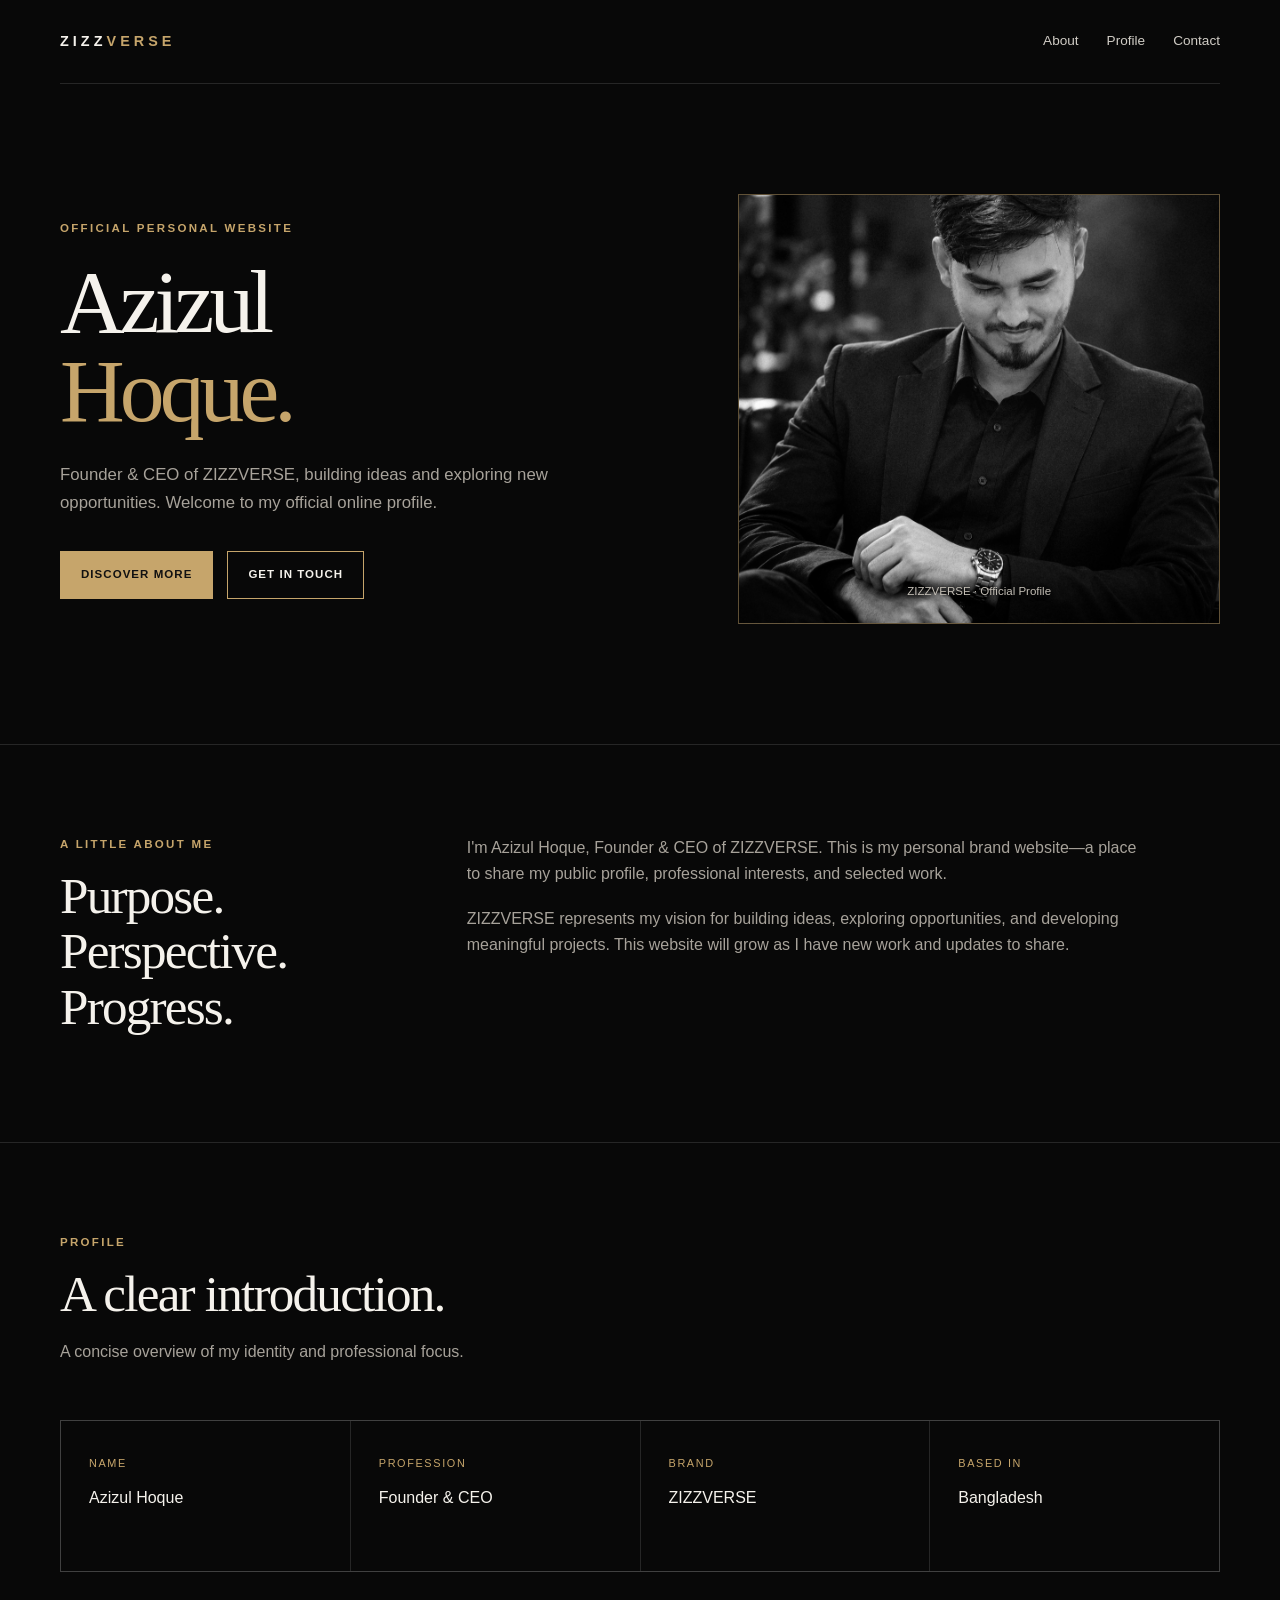
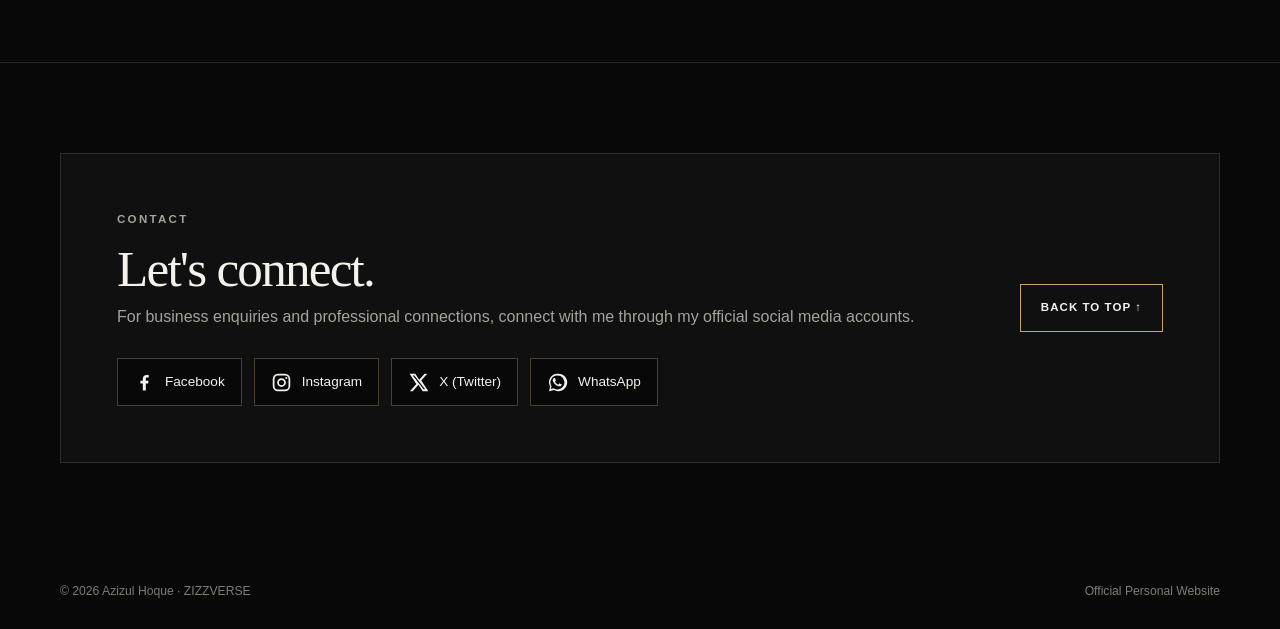
==== commit c30242f6: "Update index.html" ====
--- a/index.html
+++ b/index.html
@@ -1,41 +1,78 @@
-<!doctype html>
+<!DOCTYPE html>
 <html lang="en">
+
 <head>
-  <meta charset="utf-8">
-  <meta name="viewport" content="width=device-width, initial-scale=1">
+
+  <!-- //<< BASIC WEBSITE SETTINGS START >>// -->
+
+  <meta charset="UTF-8">
+
+  <meta name="viewport"
+        content="width=device-width, initial-scale=1.0">
 
   <title>Azizul Hoque | Founder &amp; CEO of ZIZZVERSE</title>
 
-  <meta name="description" content="The official personal website of Azizul Hoque, Founder and CEO of ZIZZVERSE, based in Bangladesh. Discover his profile, professional interests, projects, and official links.">
+  <meta name="description"
+        content="Official personal website of Azizul Hoque, Founder and CEO of ZIZZVERSE, based in Bangladesh. Explore his profile, vision, projects and official social media accounts.">
 
   <meta name="robots" content="index, follow">
+
   <meta name="theme-color" content="#080808">
 
-  <!-- Social Media Preview -->
+  <!-- //<< BASIC WEBSITE SETTINGS END >>// -->
+
+
+  <!-- //<< SOCIAL MEDIA SEO START >>// -->
+
   <meta property="og:type" content="profile">
-  <meta property="og:title" content="Azizul Hoque | Founder &amp; CEO of ZIZZVERSE">
-  <meta property="og:description" content="Official personal website of Azizul Hoque, Founder and CEO of ZIZZVERSE.">
+
+  <meta property="og:title"
+        content="Azizul Hoque | Founder &amp; CEO of ZIZZVERSE">
+
+  <meta property="og:description"
+        content="Official personal profile of Azizul Hoque, Founder and CEO of ZIZZVERSE.">
+
   <meta property="og:site_name" content="ZIZZVERSE">
 
-  <!-- Add your real website URL after publishing.
+  <!--
+  //<< ADD YOUR DOMAIN AFTER PUBLISHING >>//
+
   <link rel="canonical" href="https://YOUR-DOMAIN/">
-  <meta property="og:url" content="https://YOUR-DOMAIN/">
-  <meta property="og:image" content="https://YOUR-DOMAIN/azizul-hoque.jpg">
+
+  <meta property="og:url"
+        content="https://YOUR-DOMAIN/">
+
+  <meta property="og:image"
+        content="https://YOUR-DOMAIN/azizul-hoque.jpg">
   -->
 
-  <!-- Favicon -->
-  <link rel="icon" href="favicon.svg" type="image/svg+xml">
-
-  <!-- External CSS -->
+  <!-- //<< SOCIAL MEDIA SEO END >>// -->
+
+
+  <!-- //<< FAVICON START >>// -->
+
+  <link rel="icon"
+        href="favicon.svg"
+        type="image/svg+xml">
+
+  <!-- //<< FAVICON END >>// -->
+
+
+  <!-- //<< CSS FILE START >>// -->
+
   <link rel="stylesheet" href="style.css">
 
-  <!-- SEO Structured Data -->
+  <!-- //<< CSS FILE END >>// -->
+
+
+  <!-- //<< GOOGLE SEO STRUCTURED DATA START >>// -->
+
   <script type="application/ld+json">
   {
     "@context": "https://schema.org",
     "@type": "ProfilePage",
     "name": "Azizul Hoque — Official Website",
-    "description": "Official personal profile of Azizul Hoque, Founder and CEO of ZIZZVERSE.",
+    "description": "Official personal profile of Azizul Hoque.",
     "mainEntity": {
       "@type": "Person",
       "name": "Azizul Hoque",
@@ -45,63 +82,122 @@
         "name": "ZIZZVERSE"
       },
       "description": "Founder and CEO of ZIZZVERSE, based in Bangladesh.",
-      "image": "azizul-hoque.jpg",
-      "url": "https://YOUR-DOMAIN/"
+      "image": "azizul-hoque.jpg"
     }
   }
   </script>
+
+  <!-- //<< GOOGLE SEO STRUCTURED DATA END >>// -->
+
 </head>
 
+
 <body>
 
-  <!-- Header / Navigation -->
+  <!-- //<< HEADER START >>// -->
+
   <header class="site-header container">
-    <a class="wordmark" href="#home" aria-label="ZIZZVERSE home">
+
+    <!-- //<< WEBSITE BRAND NAME >>// -->
+
+    <a class="wordmark"
+       href="#home"
+       aria-label="ZIZZVERSE home">
+
       ZIZZ<span>VERSE</span>
+
     </a>
 
+
+    <!-- //<< NAVIGATION MENU >>// -->
+
     <nav aria-label="Main navigation">
+
       <a href="#about">About</a>
+
       <a href="#profile">Profile</a>
+
       <a href="#contact">Contact</a>
+
     </nav>
+
   </header>
 
+  <!-- //<< HEADER END >>// -->
+
+
   <main id="home">
 
-    <!-- Hero Section -->
+
+    <!-- //<< HERO SECTION START >>// -->
+
     <section class="hero container">
 
       <div class="hero-copy">
-        <p class="eyebrow">Official Personal Website</p>
-
-        <h1>Azizul<br><span>Hoque.</span></h1>
+
+        <!-- //<< SMALL HEADING >>// -->
+
+        <p class="eyebrow">
+          Official Personal Website
+        </p>
+
+
+        <!-- //<< YOUR NAME >>// -->
+
+        <h1>
+          Azizul<br>
+          <span>Hoque.</span>
+        </h1>
+
+
+        <!-- //<< YOUR PROFESSIONAL INTRODUCTION >>// -->
 
         <p class="intro">
-          Founder &amp; CEO of ZIZZVERSE, building ideas and exploring
-          new opportunities. Welcome to my official online profile.
+          Founder &amp; CEO of ZIZZVERSE,
+          building ideas and exploring new opportunities.
+          Welcome to my official online profile.
         </p>
 
+
+        <!-- //<< HERO BUTTONS START >>// -->
+
         <div class="actions">
-          <a class="button button-primary" href="#about">
+
+          <a class="button button-primary"
+             href="#about">
             Discover More
           </a>
 
-          <a class="button" href="#contact">
+          <a class="button"
+             href="#contact">
             Get in Touch
           </a>
+
         </div>
+
+        <!-- //<< HERO BUTTONS END >>// -->
+
       </div>
 
-      <!-- Profile Photo -->
+
+      <!-- //<< PROFILE PHOTO START >>// -->
+
+      <!--
+        Upload your photo with this filename:
+
+        azizul-hoque.jpg
+      -->
+
       <div class="portrait-frame">
 
         <img
           class="profile-photo"
           src="azizul-hoque.jpg"
-          alt="Portrait of Azizul Hoque, Founder and CEO of ZIZZVERSE"
+          alt="Azizul Hoque, Founder and CEO of ZIZZVERSE"
           onerror="this.style.display='none'; document.getElementById('photo-fallback').style.display='grid';"
         >
+
+        <!-- //<< PHOTO FALLBACK >>// -->
 
         <div
           class="photo-fallback"
@@ -112,132 +208,377 @@
           AH
         </div>
 
+
+        <!-- //<< PHOTO CAPTION >>// -->
+
         <p class="portrait-note">
           ZIZZVERSE · Official Profile
         </p>
 
       </div>
 
+      <!-- //<< PROFILE PHOTO END >>// -->
+
     </section>
 
-    <!-- About Section -->
+    <!-- //<< HERO SECTION END >>// -->
+
+
+
+    <!-- //<< ABOUT SECTION START >>// -->
+
     <section class="content-section" id="about">
 
       <div class="container section-grid">
 
         <div>
-          <p class="eyebrow">A Little About Me</p>
+
+          <p class="eyebrow">
+            A Little About Me
+          </p>
 
           <h2>
             Purpose.<br>
             Perspective.<br>
             Progress.
           </h2>
+
         </div>
+
+
+        <!-- //<< ABOUT ME DESCRIPTION START >>// -->
 
         <div class="body-copy">
 
           <p>
             I'm Azizul Hoque, Founder &amp; CEO of ZIZZVERSE.
-            This is my personal brand website—a place to share my
-            public profile, professional interests, and selected work.
+            This is my personal brand website—a place
+            to share my public profile, professional
+            interests, and selected work.
           </p>
 
           <p>
-            ZIZZVERSE represents my vision for building ideas,
-            exploring opportunities, and developing meaningful projects.
-            This website will grow as I have new work and updates to share.
+            ZIZZVERSE represents my vision for building
+            ideas, exploring opportunities, and developing
+            meaningful projects. This website will grow
+            as I have new work and updates to share.
           </p>
 
         </div>
 
+        <!-- //<< ABOUT ME DESCRIPTION END >>// -->
+
       </div>
 
     </section>
 
-    <!-- Profile Section -->
+    <!-- //<< ABOUT SECTION END >>// -->
+
+
+
+    <!-- //<< PROFILE SECTION START >>// -->
+
     <section class="content-section" id="profile">
 
       <div class="container">
 
-        <p class="eyebrow">Profile</p>
-
-        <h2>A clear introduction.</h2>
+        <p class="eyebrow">
+          Profile
+        </p>
+
+        <h2>
+          A clear introduction.
+        </h2>
 
         <p class="body-copy">
-          A concise overview of my identity and professional focus.
+          A concise overview of my identity
+          and professional focus.
         </p>
 
+
+        <!-- //<< PROFILE DETAILS START >>// -->
+
         <div class="details-grid">
 
+
+          <!-- //<< NAME >>// -->
+
           <article class="detail-card">
+
             <small>Name</small>
+
             <p>Azizul Hoque</p>
+
           </article>
 
+
+          <!-- //<< PROFESSION >>// -->
+
           <article class="detail-card">
+
             <small>Profession</small>
+
             <p>Founder &amp; CEO</p>
+
           </article>
 
+
+          <!-- //<< BRAND >>// -->
+
           <article class="detail-card">
+
             <small>Brand</small>
+
             <p>ZIZZVERSE</p>
+
           </article>
 
+
+          <!-- //<< COUNTRY >>// -->
+
           <article class="detail-card">
-            <small>Based in</small>
+
+            <small>Based In</small>
+
             <p>Bangladesh</p>
+
           </article>
 
+
         </div>
 
+        <!-- //<< PROFILE DETAILS END >>// -->
+
       </div>
 
     </section>
 
-    <!-- Contact Section -->
+    <!-- //<< PROFILE SECTION END >>// -->
+
+
+
+    <!-- //<< CONTACT SECTION START >>// -->
+
     <section class="content-section" id="contact">
 
       <div class="container">
 
         <div class="contact-panel">
 
-          <div>
-            <p class="eyebrow">Contact</p>
-
-            <h2>Let's connect.</h2>
+          <div class="contact-content">
+
+            <p class="eyebrow">
+              Contact
+            </p>
+
+            <h2>
+              Let's connect.
+            </h2>
 
             <p>
-              For business enquiries and professional connections,
-              use one of my official public channels.
+              For business enquiries and professional
+              connections, connect with me through
+              my official social media accounts.
             </p>
+
+
+
+            <!-- //<< SOCIAL MEDIA LINKS START >>// -->
+
+            <div class="social-links"
+                 aria-label="Social media links">
+
+
+
+              <!-- //<< FACEBOOK LINK START >>// -->
+
+              <!-- Replace href="#" with your Facebook URL -->
+
+              <a
+                class="social-link facebook"
+                href="#"
+                target="_blank"
+                rel="noopener noreferrer"
+                aria-label="Facebook"
+              >
+
+                <svg viewBox="0 0 24 24"
+                     aria-hidden="true">
+
+                  <path
+                    fill="currentColor"
+                    d="M13.5 21v-8h2.7l.4-3.1h-3.1v-2c0-.9.3-1.5 1.6-1.5h1.7V3.6c-.3 0-1.3-.1-2.5-.1-2.5 0-4.2 1.5-4.2 4.3v2.1H7.3V13h2.8v8z"
+                  />
+
+                </svg>
+
+                <span>Facebook</span>
+
+              </a>
+
+              <!-- //<< FACEBOOK LINK END >>// -->
+
+
+
+              <!-- //<< INSTAGRAM LINK START >>// -->
+
+              <!-- Replace href="#" with your Instagram URL -->
+
+              <a
+                class="social-link instagram"
+                href="#"
+                target="_blank"
+                rel="noopener noreferrer"
+                aria-label="Instagram"
+              >
+
+                <svg viewBox="0 0 24 24"
+                     aria-hidden="true">
+
+                  <rect
+                    x="3" y="3"
+                    width="18" height="18"
+                    rx="5"
+                    fill="none"
+                    stroke="currentColor"
+                    stroke-width="2"
+                  />
+
+                  <circle
+                    cx="12" cy="12" r="4"
+                    fill="none"
+                    stroke="currentColor"
+                    stroke-width="2"
+                  />
+
+                  <circle
+                    cx="17.5" cy="6.8" r="1.2"
+                    fill="currentColor"
+                  />
+
+                </svg>
+
+                <span>Instagram</span>
+
+              </a>
+
+              <!-- //<< INSTAGRAM LINK END >>// -->
+
+
+
+              <!-- //<< X TWITTER LINK START >>// -->
+
+              <!-- Replace href="#" with your X URL -->
+
+              <a
+                class="social-link twitter"
+                href="#"
+                target="_blank"
+                rel="noopener noreferrer"
+                aria-label="X Twitter"
+              >
+
+                <svg viewBox="0 0 24 24"
+                     aria-hidden="true">
+
+                  <path
+                    fill="currentColor"
+                    d="M18.9 2H22l-6.8 7.8L23.2 22h-6.3l-5-7.5L5.4 22H2.2l7.3-8.4L1.8 2h6.5l4.5 6.9zM17.8 19.8h1.7L7.2 4.1H5.4z"
+                  />
+
+                </svg>
+
+                <span>X (Twitter)</span>
+
+              </a>
+
+              <!-- //<< X TWITTER LINK END >>// -->
+
+
+
+              <!-- //<< WHATSAPP LINK START >>// -->
+
+              <!-- Replace href="#" with your WhatsApp URL -->
+
+              <a
+                class="social-link whatsapp"
+                href="#"
+                target="_blank"
+                rel="noopener noreferrer"
+                aria-label="WhatsApp"
+              >
+
+                <svg viewBox="0 0 24 24"
+                     aria-hidden="true">
+
+                  <path
+                    fill="currentColor"
+                    d="M12 2a9.7 9.7 0 0 0-8.4 14.6L2.3 22l5.6-1.5A10 10 0 1 0 12 2zm0 17.9a8 8 0 0 1-4.1-1.1l-.3-.2-3.3.9.9-3.2-.2-.4A8 8 0 1 1 12 19.9zm4.4-6c-.2-.1-1.5-.8-1.7-.9-.3-.1-.4-.1-.6.2l-.8 1c-.2.2-.3.2-.6.1a6.6 6.6 0 0 1-2-1.2 7.4 7.4 0 0 1-1.4-1.8c-.2-.3 0-.4.1-.6l.4-.5.3-.5c.1-.2 0-.4 0-.5l-.8-1.9c-.2-.5-.4-.4-.6-.4h-.5c-.2 0-.5.1-.7.4-.3.3-.9.9-.9 2.1s.9 2.4 1 2.5c.1.2 1.8 2.8 4.3 3.8.6.3 1.1.4 1.4.5.6.2 1.2.2 1.6.1.5-.1 1.5-.6 1.7-1.2.2-.6.2-1.1.1-1.2-.1-.1-.3-.2-.6-.3z"
+                  />
+
+                </svg>
+
+                <span>WhatsApp</span>
+
+              </a>
+
+              <!-- //<< WHATSAPP LINK END >>// -->
+
+
+
+            </div>
+
+            <!-- //<< SOCIAL MEDIA LINKS END >>// -->
+
+
           </div>
+
+
+          <!-- //<< BACK TO TOP BUTTON >>// -->
 
           <a class="button" href="#home">
             Back to Top ↑
           </a>
 
+
         </div>
 
       </div>
 
     </section>
 
+    <!-- //<< CONTACT SECTION END >>// -->
+
+
   </main>
 
-  <!-- Footer -->
+
+
+  <!-- //<< FOOTER START >>// -->
+
   <footer class="site-footer">
 
     <div class="container footer-inner">
 
-      <span>© 2026 Azizul Hoque · ZIZZVERSE</span>
-
-      <span>Official Personal Website</span>
+      <!-- //<< COPYRIGHT TEXT >>// -->
+
+      <span>
+        © 2026 Azizul Hoque · ZIZZVERSE
+      </span>
+
+
+      <!-- //<< FOOTER DESCRIPTION >>// -->
+
+      <span>
+        Official Personal Website
+      </span>
 
     </div>
 
   </footer>
+
+  <!-- //<< FOOTER END >>// -->
+
 
 </body>
 </html>
--- a/style.css
+++ b/style.css
@@ -1,22 +1,30 @@
 /* =========================================================
-   ZIZZVERSE — Luxury Businessman (Black & Gold) stylesheet
-   This file controls the site's colors, spacing, and layout.
+   ZIZZVERSE — Luxury Personal Website
+   Theme: Black & Gold
+   Owner: Azizul Hoque
    ========================================================= */
 
-/* 1. Theme settings: change these values to adjust the palette. */
+/* 1. Theme */
 :root {
-  --bg: #080808;          /* Main page background */
-  --panel: #101010;       /* Slightly lighter panels */
-  --text: #f5f2ec;        /* Main text color */
-  --muted: #a7a29a;       /* Secondary text color */
-  --gold: #c6a56b;        /* Brand accent color */
-  --line: rgba(255,255,255,.12);
-  --max-width: 1160px;    /* Maximum content width */
-}
-
-/* 2. Basic page rules. */
-* { box-sizing: border-box; }
-html { scroll-behavior: smooth; }
+  --bg: #080808;
+  --panel: #101010;
+  --text: #f5f2ec;
+  --muted: #a7a29a;
+  --gold: #c6a56b;
+  --line: rgba(255, 255, 255, 0.12);
+  --max-width: 1160px;
+}
+
+/* 2. Global */
+* {
+  box-sizing: border-box;
+}
+
+html {
+  scroll-behavior: smooth;
+  scroll-padding-top: 24px;
+}
+
 body {
   margin: 0;
   background: var(--bg);
@@ -25,16 +33,32 @@
   line-height: 1.65;
   -webkit-font-smoothing: antialiased;
 }
-a { color: inherit; }
-a:focus-visible { outline: 2px solid var(--gold); outline-offset: 4px; }
-
-/* 3. Shared centered content container. */
+
+img {
+  max-width: 100%;
+}
+
+a {
+  color: inherit;
+}
+
+a:focus-visible {
+  outline: 2px solid var(--gold);
+  outline-offset: 4px;
+}
+
+::selection {
+  background: var(--gold);
+  color: #080808;
+}
+
+/* 3. Container */
 .container {
   width: min(var(--max-width), calc(100% - 48px));
   margin: 0 auto;
 }
 
-/* 4. Header and navigation. */
+/* 4. Header */
 .site-header {
   min-height: 84px;
   display: flex;
@@ -43,57 +67,88 @@
   gap: 24px;
   border-bottom: 1px solid var(--line);
 }
+
 .wordmark {
   text-decoration: none;
-  letter-spacing: .28em;
-  font-size: .9rem;
+  letter-spacing: 0.28em;
+  font-size: 0.9rem;
   font-weight: 700;
-}
-.wordmark span { color: var(--gold); }
-nav { display: flex; align-items: center; gap: 28px; }
+  white-space: nowrap;
+}
+
+.wordmark span {
+  color: var(--gold);
+}
+
+nav {
+  display: flex;
+  align-items: center;
+  gap: 28px;
+}
+
 nav a {
   color: #d0ccc5;
   text-decoration: none;
-  font-size: .85rem;
-}
-nav a:hover { color: var(--gold); }
-
-/* 5. Top hero area: text on the left, portrait on the right. */
+  font-size: 0.85rem;
+  transition: color 0.2s ease;
+}
+
+nav a:hover {
+  color: var(--gold);
+}
+
+/* 5. Hero */
 .hero {
   min-height: 660px;
   display: grid;
-  grid-template-columns: 1.1fr .9fr;
+  grid-template-columns: 1.1fr 0.9fr;
   align-items: center;
   gap: clamp(36px, 7vw, 100px);
   padding-top: 86px;
   padding-bottom: 96px;
 }
+
 .eyebrow {
   color: var(--gold);
   text-transform: uppercase;
-  letter-spacing: .2em;
-  font-size: .72rem;
+  letter-spacing: 0.2em;
+  font-size: 0.72rem;
   font-weight: 700;
-}
-h1, h2 {
+  margin: 0 0 14px;
+}
+
+h1,
+h2 {
   font-family: Georgia, "Times New Roman", serif;
   font-weight: 500;
 }
+
 h1 {
   font-size: clamp(3.2rem, 7vw, 6.8rem);
-  line-height: .99;
-  letter-spacing: -.055em;
+  line-height: 0.99;
+  letter-spacing: -0.055em;
   margin: 20px 0 26px;
 }
-h1 span { color: var(--gold); }
+
+h1 span {
+  color: var(--gold);
+}
+
 .intro {
   color: var(--muted);
   font-size: 1.05rem;
   max-width: 540px;
-}
-.actions { display: flex; flex-wrap: wrap; gap: 14px; margin-top: 34px; }
-
-/* 6. Buttons used for the main links. */
+  margin: 0;
+}
+
+.actions {
+  display: flex;
+  flex-wrap: wrap;
+  gap: 14px;
+  margin-top: 34px;
+}
+
+/* 6. Buttons */
 .button {
   display: inline-flex;
   align-items: center;
@@ -103,60 +158,83 @@
   border: 1px solid var(--gold);
   text-decoration: none;
   text-transform: uppercase;
-  letter-spacing: .09em;
-  font-size: .72rem;
+  letter-spacing: 0.09em;
+  font-size: 0.72rem;
   font-weight: 700;
-  transition: background .2s, color .2s;
-}
-.button-primary { background: var(--gold); color: #111; }
-.button:hover { background: #e0c18a; color: #111; }
-
-/* 7. Portrait frame. The photo and fallback monogram share this frame. */
+  transition:
+    background 0.2s ease,
+    color 0.2s ease,
+    border-color 0.2s ease;
+}
+
+.button-primary {
+  background: var(--gold);
+  color: #111;
+}
+
+.button:hover {
+  background: #e0c18a;
+  color: #111;
+  border-color: #e0c18a;
+}
+
+/* 7. Portrait */
 .portrait-frame {
   position: relative;
   min-height: 430px;
   display: grid;
   place-items: center;
-  border: 1px solid rgba(198,165,107,.45);
+  border: 1px solid rgba(198, 165, 107, 0.45);
   background:
-    radial-gradient(ellipse at 50% 35%, rgba(198,165,107,.12), transparent 58%),
+    radial-gradient(
+      ellipse at 50% 35%,
+      rgba(198, 165, 107, 0.12),
+      transparent 58%
+    ),
     linear-gradient(145deg, #171717, #090909 70%);
   overflow: hidden;
 }
+
 .portrait-frame::before,
 .portrait-frame::after {
   content: "";
   position: absolute;
   width: 75%;
   height: 75%;
-  border: 1px solid rgba(198,165,107,.16);
+  border: 1px solid rgba(198, 165, 107, 0.16);
   transform: rotate(45deg);
   pointer-events: none;
 }
-.portrait-frame::after { width: 55%; height: 55%; }
+
+.portrait-frame::after {
+  width: 55%;
+  height: 55%;
+}
+
 .profile-photo {
   position: absolute;
   inset: 0;
   z-index: 1;
   width: 100%;
   height: 100%;
-  object-fit: cover;       /* Crop the image neatly without stretching */
-  object-position: center; /* Change to center top if needed: 50% 20% */
-}
+  object-fit: cover;
+  object-position: center;
+}
+
 .photo-fallback {
   z-index: 1;
   width: 176px;
   height: 176px;
   border-radius: 50%;
-  display: none;           /* The HTML hides this when the photo loads */
   place-items: center;
   border: 1px solid var(--gold);
   color: var(--gold);
   font-family: Georgia, "Times New Roman", serif;
   font-size: 3.6rem;
-  letter-spacing: -.08em;
-  background: rgba(8,8,8,.72);
-}
+  letter-spacing: -0.08em;
+  background: rgba(8, 8, 8, 0.72);
+}
+
 .portrait-note {
   position: absolute;
   z-index: 2;
@@ -165,51 +243,81 @@
   right: 18px;
   color: #c2bdb4;
   text-align: center;
-  font-size: .72rem;
-}
-
-/* 8. About and profile sections. */
+  font-size: 0.72rem;
+  margin: 0;
+  text-shadow: 0 1px 5px #000;
+}
+
+/* 8. Content sections */
 .content-section {
   border-top: 1px solid var(--line);
   padding: 90px 0;
 }
+
 .section-grid {
   display: grid;
-  grid-template-columns: .65fr 1.35fr;
+  grid-template-columns: 0.65fr 1.35fr;
   gap: 44px;
   align-items: start;
 }
+
 h2 {
   font-size: clamp(2.2rem, 4vw, 3.6rem);
   line-height: 1.08;
   margin: 12px 0 18px;
-  letter-spacing: -.035em;
-}
+  letter-spacing: -0.035em;
+}
+
 .body-copy {
   max-width: 670px;
   color: var(--muted);
   font-size: 1rem;
 }
 
-/* 9. Three small profile cards. */
+.body-copy p {
+  margin: 0 0 18px;
+}
+
+.body-copy p:last-child {
+  margin-bottom: 0;
+}
+
+/* 9. Profile cards — supports all four cards */
 .details-grid {
   display: grid;
-  grid-template-columns: repeat(3, 1fr);
+  grid-template-columns: repeat(4, minmax(0, 1fr));
   gap: 1px;
   background: var(--line);
   border: 1px solid var(--line);
   margin-top: 54px;
 }
-.detail-card { background: var(--bg); padding: 28px; min-height: 150px; }
+
+.detail-card {
+  min-width: 0;
+  background: var(--bg);
+  padding: 28px;
+  min-height: 150px;
+  transition: background 0.2s ease;
+}
+
+.detail-card:hover {
+  background: #11100e;
+}
+
 .detail-card small {
   color: var(--gold);
   text-transform: uppercase;
-  letter-spacing: .15em;
-  font-size: .68rem;
-}
-.detail-card p { margin: 10px 0 0; font-size: 1rem; }
-
-/* 10. Contact panel and footer. */
+  letter-spacing: 0.15em;
+  font-size: 0.68rem;
+}
+
+.detail-card p {
+  margin: 10px 0 0;
+  font-size: 1rem;
+  overflow-wrap: anywhere;
+}
+
+/* 10. Contact */
 .contact-panel {
   display: flex;
   align-items: center;
@@ -219,39 +327,251 @@
   padding: clamp(28px, 5vw, 56px);
   border: 1px solid var(--line);
 }
-.contact-panel h2 { margin-bottom: 8px; }
-.contact-panel p { margin: 0; color: var(--muted); }
-.site-footer { padding: 28px 0; color: #817c74; font-size: .76rem; }
-.footer-inner { display: flex; justify-content: space-between; gap: 20px; flex-wrap: wrap; }
-
-/* 11. Responsive layout for phones and smaller tablets. */
+
+.contact-panel h2 {
+  margin-bottom: 8px;
+}
+
+.contact-panel p {
+  margin: 0;
+  color: var(--muted);
+}
+
+/* 11. Footer */
+.site-footer {
+  padding: 28px 0;
+  color: #817c74;
+  font-size: 0.76rem;
+}
+
+.footer-inner {
+  display: flex;
+  justify-content: space-between;
+  gap: 20px;
+  flex-wrap: wrap;
+}
+
+/* 12. Tablet */
+@media (max-width: 900px) {
+  .hero {
+    gap: 40px;
+    min-height: 560px;
+  }
+
+  .portrait-frame {
+    min-height: 360px;
+  }
+
+  .details-grid {
+    grid-template-columns: repeat(2, minmax(0, 1fr));
+  }
+
+  .detail-card {
+    min-height: 130px;
+  }
+}
+
+/* 13. Mobile */
 @media (max-width: 760px) {
-  .container { width: min(100% - 32px, var(--max-width)); }
-  .site-header { min-height: 72px; }
-  nav { gap: 14px; }
-  nav a { font-size: .76rem; }
+  .container {
+    width: min(100% - 32px, var(--max-width));
+  }
+
+  .site-header {
+    min-height: 72px;
+    gap: 16px;
+  }
+
+  nav {
+    gap: 14px;
+  }
+
+  nav a {
+    font-size: 0.76rem;
+  }
+
   .hero {
     min-height: auto;
-    grid-template-columns: 1fr; /* Stack the text and photo vertically */
-    padding: 72px 0;
-    gap: 44px;
-  }
-  .portrait-frame { min-height: 340px; }
-  .section-grid { grid-template-columns: 1fr; gap: 10px; }
-  .content-section { padding: 64px 0; }
-  .details-grid { grid-template-columns: 1fr; }
-  .detail-card { min-height: auto; }
-  .contact-panel { align-items: flex-start; flex-direction: column; }
-}
+    grid-template-columns: 1fr;
+    padding: 64px 0 72px;
+    gap: 40px;
+  }
+
+  h1 {
+    font-size: clamp(3.2rem, 12vw, 5rem);
+  }
+
+  .portrait-frame {
+    min-height: 380px;
+  }
+
+  .section-grid {
+    grid-template-columns: 1fr;
+    gap: 10px;
+  }
+
+  .content-section {
+    padding: 64px 0;
+  }
+
+  .details-grid {
+    grid-template-columns: repeat(2, minmax(0, 1fr));
+    margin-top: 36px;
+  }
+
+  .detail-card {
+    padding: 22px 18px;
+    min-height: 120px;
+  }
+
+  .contact-panel {
+    align-items: flex-start;
+    flex-direction: column;
+  }
+}
+
+/* 14. Small phones */
 @media (max-width: 420px) {
-  nav { gap: 10px; }
-  nav a { font-size: .7rem; }
-  .wordmark { letter-spacing: .17em; font-size: .8rem; }
-  h1 { font-size: 3.1rem; }
-}
-
-/* 12. Respect visitors who prefer reduced motion. */
+  .container {
+    width: calc(100% - 28px);
+  }
+
+  .site-header {
+    min-height: 68px;
+    gap: 10px;
+  }
+
+  .wordmark {
+    letter-spacing: 0.12em;
+    font-size: 0.76rem;
+  }
+
+  nav {
+    gap: 10px;
+  }
+
+  nav a {
+    font-size: 0.68rem;
+  }
+
+  .hero {
+    padding: 48px 0 56px;
+    gap: 32px;
+  }
+
+  h1 {
+    font-size: 3.1rem;
+  }
+
+  .intro {
+    font-size: 0.95rem;
+  }
+
+  .portrait-frame {
+    min-height: 320px;
+  }
+
+  .details-grid {
+    grid-template-columns: 1fr;
+  }
+
+  .detail-card {
+    min-height: auto;
+    padding: 20px;
+  }
+
+  .actions {
+    gap: 10px;
+  }
+
+  .button {
+    padding: 0 14px;
+    font-size: 0.68rem;
+  }
+
+  .contact-panel {
+    padding: 24px 20px;
+  }
+
+  .footer-inner {
+    flex-direction: column;
+    gap: 8px;
+  }
+}
+
+/* 15. Reduced motion accessibility */
 @media (prefers-reduced-motion: reduce) {
-  html { scroll-behavior: auto; }
-  * { transition: none !important; }
-}
+  html {
+    scroll-behavior: auto;
+  }
+
+  *,
+  *::before,
+  *::after {
+    transition: none !important;
+  }
+}
+
+/* Social media links */
+.social-links {
+  display: flex;
+  flex-wrap: wrap;
+  gap: 12px;
+  margin-top: 28px;
+}
+
+.social-link {
+  display: inline-flex;
+  align-items: center;
+  gap: 10px;
+  min-height: 48px;
+  padding: 0 16px;
+  border: 1px solid rgba(198, 165, 107, 0.35);
+  background: #080808;
+  color: var(--text);
+  text-decoration: none;
+  font-size: 0.85rem;
+  transition:
+    color 0.2s ease,
+    background 0.2s ease,
+    border-color 0.2s ease,
+    transform 0.2s ease;
+}
+
+.social-link svg {
+  width: 21px;
+  height: 21px;
+  flex-shrink: 0;
+}
+
+.social-link:hover {
+  background: var(--gold);
+  border-color: var(--gold);
+  color: #080808;
+  transform: translateY(-2px);
+}
+
+.social-link:focus-visible {
+  outline: 2px solid var(--gold);
+  outline-offset: 4px;
+}
+
+@media (max-width: 420px) {
+  .social-links {
+    display: grid;
+    grid-template-columns: repeat(2, minmax(0, 1fr));
+    gap: 10px;
+  }
+
+  .social-link {
+    justify-content: flex-start;
+    padding: 0 10px;
+    gap: 8px;
+    font-size: 0.78rem;
+  }
+
+  .social-link svg {
+    width: 19px;
+    height: 19px;
+  }
+}
